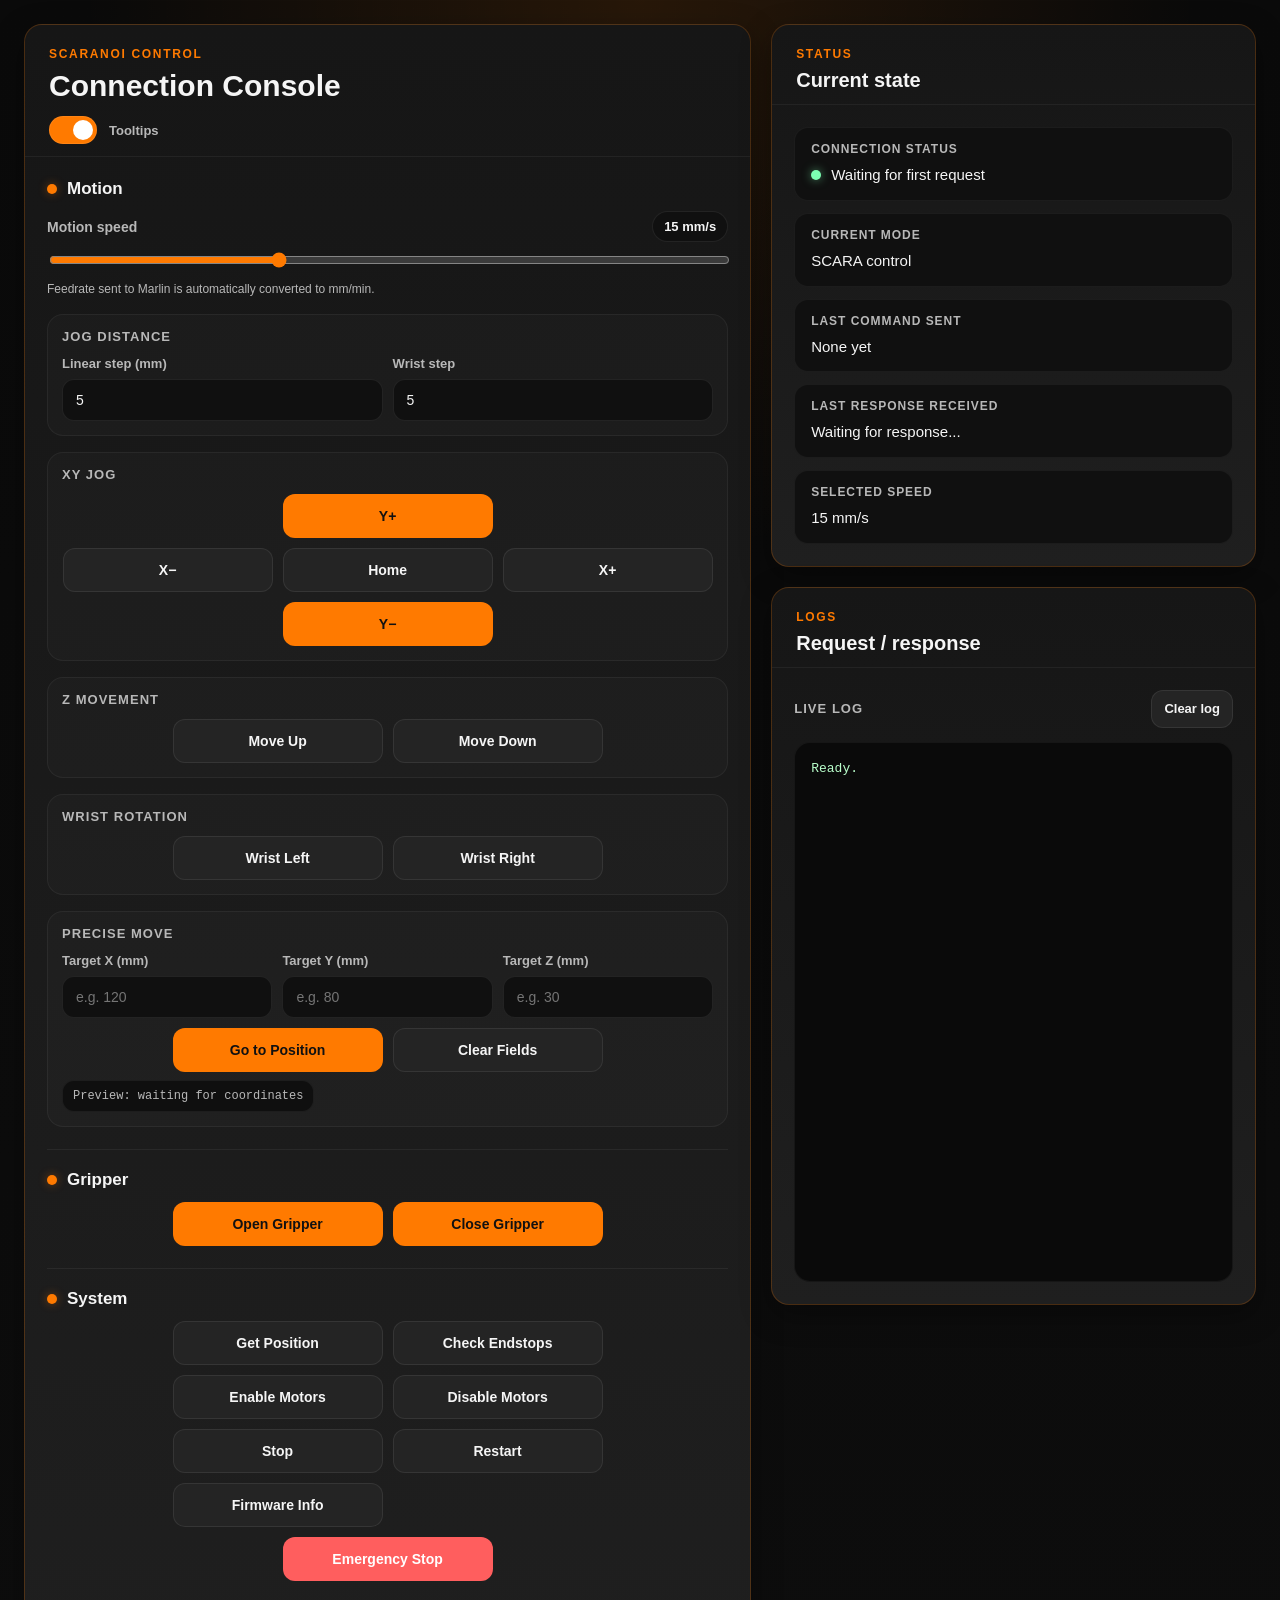
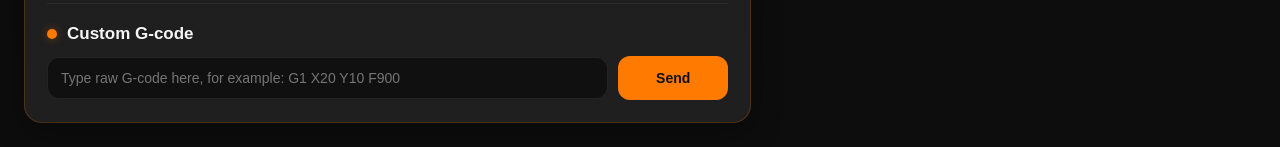
==== manual/index.html @ 51404af3 "feat: add descriptions" ====
<!DOCTYPE html>
<html lang="en">
<head>
  <meta charset="utf-8" />
  <title>SCARAnoi Control Console</title>
  <meta name="viewport" content="width=device-width, initial-scale=1" />
  <link rel="stylesheet" href="style.css" />
</head>
<body>
  <main class="app">
    <div class="left-column">
      <section class="card">
        <div class="card-header">
          <div class="eyebrow">SCARAnoi control</div>
          <h1>Connection Console</h1>
          <div class="tooltip-toggle-row">
            <label class="switch">
              <input type="checkbox" id="tooltipToggle" checked />
              <span class="slider"></span>
            </label>
            <span class="tooltip-toggle-label">Tooltips</span>
          </div>
        </div>

        <div class="card-body">
          <div class="section">
            <div class="section-title">Motion</div>

            <div class="range-block">
              <div class="range-top">
                <div class="range-label">Motion speed</div>
                <div class="speed-badge"><span id="speedValue">15</span> mm/s</div>
              </div>

              <input
                id="speedSlider"
                type="range"
                min="10"
                max="25"
                step="1"
                value="15"
              />

              <div class="hint">
                Feedrate sent to Marlin is automatically converted to mm/min.
              </div>
            </div>

            <div class="subgroup">
              <div class="subgroup-title">Jog distance</div>

              <div class="field-grid-2">
                <div class="field-block">
                  <label class="field-label" for="linearStep">Linear step (mm)</label>
                  <input id="linearStep" type="number" min="0.1" step="0.1" value="5" />
                </div>

                <div class="field-block">
                  <label class="field-label" for="wristStep">Wrist step</label>
                  <input id="wristStep" type="number" min="0.1" step="0.1" value="5" />
                </div>
              </div>
            </div>

            <div class="subgroup">
              <div class="subgroup-title">XY jog</div>

              <div class="motion-pad compact-pad">
                <div></div>
                <button class="btn btn-primary" data-action="jog-y-positive" data-command="jog-y-positive">Y+</button>
                <div></div>

                <button class="btn btn-secondary" data-action="jog-x-negative" data-command="jog-x-negative">X−</button>
                <button class="btn btn-secondary" data-action="home" data-command="home">Home</button>
                <button class="btn btn-secondary" data-action="jog-x-positive" data-command="jog-x-positive">X+</button>

                <div></div>
                <button class="btn btn-primary" data-action="jog-y-negative" data-command="jog-y-negative">Y−</button>
                <div></div>
              </div>
            </div>

            <div class="subgroup">
              <div class="subgroup-title">Z movement</div>

              <div class="panel-grid-2 compact-grid">
                <button class="btn btn-secondary" data-action="move-up" data-command="move-up">Move Up</button>
                <button class="btn btn-secondary" data-action="move-down" data-command="move-down">Move Down</button>
              </div>
            </div>

            <div class="subgroup">
              <div class="subgroup-title">Wrist rotation</div>

              <div class="panel-grid-2 compact-grid">
                <button class="btn btn-secondary" data-action="wrist-left" data-command="wrist-left">Wrist Left</button>
                <button class="btn btn-secondary" data-action="wrist-right" data-command="wrist-right">Wrist Right</button>
              </div>
            </div>

            <div class="subgroup">
              <div class="subgroup-title">Precise move</div>

              <div class="field-grid">
                <div class="field-block">
                  <label class="field-label" for="absX">Target X (mm)</label>
                  <input id="absX" type="number" step="0.1" placeholder="e.g. 120" />
                </div>

                <div class="field-block">
                  <label class="field-label" for="absY">Target Y (mm)</label>
                  <input id="absY" type="number" step="0.1" placeholder="e.g. 80" />
                </div>

                <div class="field-block">
                  <label class="field-label" for="absZ">Target Z (mm)</label>
                  <input id="absZ" type="number" step="0.1" placeholder="e.g. 30" />
                </div>
              </div>

              <div class="panel-grid-2 compact-grid top-gap">
                <button class="btn btn-primary" id="goToPositionBtn">Go to Position</button>
                <button class="btn btn-secondary" id="clearAbsoluteBtn">Clear Fields</button>
              </div>

              <div class="code-chip" id="previewAbsoluteCode">Preview: waiting for coordinates</div>
            </div>
          </div>

          <div class="section">
            <div class="section-title">Gripper</div>

            <div class="panel-grid-2 compact-grid">
              <button class="btn btn-primary" data-action="open-gripper" data-command="open-gripper">Open Gripper</button>
              <button class="btn btn-primary" data-action="close-gripper" data-command="close-gripper">Close Gripper</button>
            </div>
          </div>

          <div class="section">
            <div class="section-title">System</div>

            <div class="panel-grid-2 compact-grid">
              <button class="btn btn-secondary" data-action="get-position" data-command="get-position">Get Position</button>
              <button class="btn btn-secondary" data-action="check-endstops" data-command="check-endstops">Check Endstops</button>
              <button class="btn btn-secondary" data-action="enable-motors" data-command="enable-motors">Enable Motors</button>
              <button class="btn btn-secondary" data-action="disable-motors" data-command="disable-motors">Disable Motors</button>
              <button class="btn btn-secondary" data-action="stop" data-command="stop">Stop</button>
              <button class="btn btn-secondary" data-action="restart-after-stop" data-command="restart-after-stop">Restart</button>
              <button class="btn btn-secondary" data-action="firmware-info" data-command="firmware-info">Firmware Info</button>
              <button class="btn btn-danger system-center" data-action="emergency-stop" data-command="emergency-stop">Emergency Stop</button>
            </div>
          </div>

          <div class="section">
            <div class="section-title">Custom G-code</div>

            <div class="input-row">
              <input id="customMsg" type="text" placeholder="Type raw G-code here, for example: G1 X20 Y10 F900" />
              <button class="btn btn-primary" id="sendCustomBtn">Send</button>
            </div>
          </div>
        </div>
      </section>
    </div>

    <div class="right-column">
      <section class="card">
        <div class="card-header">
          <div class="eyebrow">Status</div>
          <h2>Current state</h2>
        </div>

        <div class="card-body">
          <div class="status-grid">
            <div class="status-item">
              <div class="status-label">Connection status</div>
              <div class="status-value status-inline">
                <span class="dot"></span>
                <span id="connectionStatus">Waiting for first request</span>
              </div>
            </div>

            <div class="status-item">
              <div class="status-label">Current mode</div>
              <div class="status-value" id="currentMode">SCARA control</div>
            </div>

            <div class="status-item">
              <div class="status-label">Last command sent</div>
              <div class="status-value" id="lastCommand">None yet</div>
            </div>

            <div class="status-item">
              <div class="status-label">Last response received</div>
              <div class="status-value" id="lastResponse">Waiting for response...</div>
            </div>

            <div class="status-item">
              <div class="status-label">Selected speed</div>
              <div class="status-value"><span id="statusSpeed">15</span> mm/s</div>
            </div>
          </div>
        </div>
      </section>

      <section class="card">
        <div class="card-header">
          <div class="eyebrow">Logs</div>
          <h2>Request / response</h2>
        </div>

        <div class="card-body">
          <div class="toolbar">
            <div class="toolbar-left">Live log</div>
            <button class="btn btn-secondary btn-small" id="clearLogBtn">Clear log</button>
          </div>

          <div id="logBox" class="log-box">Ready.</div>
        </div>
      </section>
    </div>
  </main>

  <div id="commandTooltip" class="command-tooltip"></div>

  <script src="config.js"></script>
  <script src="app.js"></script>
</body>
</html>
---- manual/style.css ----
:root {
  --bg: #0b0b0b;
  --panel: #161616;
  --panel-2: #1f1f1f;
  --text: #f5f5f5;
  --muted: #b8b8b8;
  --accent: #ff7a00;
  --accent-hover: #ff8f26;
  --border: rgba(255, 122, 0, 0.22);
  --success: #7CFFB2;
  --danger: #ff5e5e;
  --danger-hover: #ff7474;
  --shadow: 0 10px 30px rgba(0, 0, 0, 0.35);
  --radius: 18px;
}

* {
  box-sizing: border-box;
}

body {
  margin: 0;
  min-height: 100vh;
  font-family: Inter, Arial, sans-serif;
  background:
    radial-gradient(circle at top, rgba(255, 122, 0, 0.12), transparent 30%),
    linear-gradient(180deg, #0a0a0a 0%, #0d0d0d 100%);
  color: var(--text);
  display: flex;
  align-items: center;
  justify-content: center;
  padding: 24px;
}

.app {
  width: min(1320px, 100%);
  display: grid;
  grid-template-columns: 1.2fr 0.8fr;
  gap: 20px;
}

.left-column,
.right-column {
  display: flex;
  flex-direction: column;
  gap: 20px;
}

.card {
  background: linear-gradient(180deg, var(--panel) 0%, var(--panel-2) 100%);
  border: 1px solid var(--border);
  border-radius: var(--radius);
  box-shadow: var(--shadow);
  overflow: hidden;
}

.card-header {
  padding: 22px 24px 12px;
  border-bottom: 1px solid rgba(255, 255, 255, 0.05);
}

.eyebrow {
  color: var(--accent);
  font-size: 12px;
  font-weight: 700;
  letter-spacing: 0.14em;
  text-transform: uppercase;
  margin-bottom: 8px;
}

.tooltip-toggle-row {
  margin-top: 14px;
  display: flex;
  align-items: center;
  gap: 12px;
}

.tooltip-toggle-label {
  font-size: 13px;
  color: var(--muted);
  font-weight: 600;
}

.switch {
  position: relative;
  display: inline-block;
  width: 48px;
  height: 28px;
}

.switch input {
  opacity: 0;
  width: 0;
  height: 0;
}

.slider {
  position: absolute;
  inset: 0;
  cursor: pointer;
  background: #2a2a2a;
  border: 1px solid rgba(255, 255, 255, 0.08);
  border-radius: 999px;
  transition: 0.2s ease;
}

.slider::before {
  content: "";
  position: absolute;
  width: 20px;
  height: 20px;
  left: 3px;
  top: 3px;
  border-radius: 50%;
  background: white;
  transition: 0.2s ease;
}

.switch input:checked + .slider {
  background: var(--accent);
}

.switch input:checked + .slider::before {
  transform: translateX(20px);
}

h1,
h2 {
  margin: 0;
}

h1 {
  font-size: 30px;
  line-height: 1.1;
}

h2 {
  font-size: 20px;
}

.card-body {
  padding: 22px;
}

.section + .section {
  margin-top: 22px;
  padding-top: 20px;
  border-top: 1px solid rgba(255, 255, 255, 0.06);
}

.section-title {
  display: flex;
  align-items: center;
  gap: 10px;
  margin-bottom: 12px;
  font-size: 17px;
  font-weight: 700;
}

.section-title::before {
  content: "";
  width: 10px;
  height: 10px;
  border-radius: 50%;
  background: var(--accent);
  box-shadow: 0 0 10px rgba(255, 122, 0, 0.4);
  flex-shrink: 0;
}

.subgroup {
  margin-top: 16px;
  padding: 14px;
  border-radius: 16px;
  background: rgba(255, 255, 255, 0.02);
  border: 1px solid rgba(255, 255, 255, 0.05);
}

.subgroup-title {
  font-size: 13px;
  font-weight: 700;
  color: var(--muted);
  text-transform: uppercase;
  letter-spacing: 0.08em;
  margin-bottom: 12px;
}

.btn {
  appearance: none;
  border: none;
  cursor: pointer;
  border-radius: 12px;
  padding: 12px 18px;
  font-size: 14px;
  font-weight: 700;
  line-height: 1.2;
  transition: transform 0.15s ease, background 0.15s ease, opacity 0.15s ease;
  width: auto;
  min-width: 210px;
  min-height: 44px;
}

.btn:hover {
  transform: translateY(-1px);
}

.btn:active {
  transform: translateY(0);
}

.btn-primary {
  background: var(--accent);
  color: #111;
}

.btn-primary:hover {
  background: var(--accent-hover);
}

.btn-secondary {
  background: #242424;
  color: var(--text);
  border: 1px solid rgba(255, 255, 255, 0.08);
}

.btn-secondary:hover {
  background: #2c2c2c;
}

.btn-danger {
  background: var(--danger);
  color: white;
}

.btn-danger:hover {
  background: var(--danger-hover);
}

.btn-small {
  width: auto;
  min-width: 0;
  min-height: 38px;
  padding: 9px 12px;
  font-size: 13px;
}

.system-center {
  grid-column: 1 / -1;
  justify-self: center;
}

.panel-grid-2 {
  display: grid;
  grid-template-columns: repeat(2, max-content);
  gap: 10px;
  justify-content: center;
}

.panel-grid-3 {
  display: grid;
  grid-template-columns: repeat(3, max-content);
  gap: 10px;
  justify-content: center;
}

.motion-pad {
  display: grid;
  grid-template-columns: repeat(3, max-content);
  gap: 10px;
  justify-content: center;
  align-items: stretch;
}

.compact-grid button,
.compact-pad button {
  min-width: 210px;
}

.top-gap {
  margin-top: 10px;
}

.range-block {
  margin-top: 8px;
}

.range-top {
  display: flex;
  justify-content: space-between;
  align-items: center;
  gap: 12px;
  margin-bottom: 8px;
  flex-wrap: wrap;
}

.range-label {
  color: var(--muted);
  font-size: 14px;
  font-weight: 600;
}

.speed-badge {
  background: #101010;
  border: 1px solid rgba(255, 255, 255, 0.08);
  padding: 7px 11px;
  border-radius: 999px;
  font-size: 13px;
  font-weight: 700;
  color: var(--text);
}

input[type="range"] {
  width: 100%;
  accent-color: var(--accent);
  cursor: pointer;
}

.field-grid {
  display: grid;
  grid-template-columns: repeat(3, minmax(0, 1fr));
  gap: 10px;
}

.field-grid-2 {
  display: grid;
  grid-template-columns: repeat(2, minmax(0, 1fr));
  gap: 10px;
}

.field-block {
  display: flex;
  flex-direction: column;
  gap: 8px;
}

.field-label {
  color: var(--muted);
  font-size: 13px;
  font-weight: 600;
}

input[type="text"],
input[type="number"] {
  width: 100%;
  background: #101010;
  color: var(--text);
  border: 1px solid rgba(255, 255, 255, 0.08);
  border-radius: 12px;
  padding: 12px 13px;
  font-size: 14px;
  outline: none;
}

input[type="text"]:focus,
input[type="number"]:focus {
  border-color: var(--accent);
  box-shadow: 0 0 0 3px rgba(255, 122, 0, 0.14);
}

.input-row {
  display: grid;
  grid-template-columns: minmax(0, 1fr) auto;
  gap: 10px;
  align-items: center;
}

.input-row input {
  min-width: 0;
}

.input-row .btn {
  width: auto;
  min-width: 110px;
}

.status-grid {
  display: grid;
  grid-template-columns: 1fr;
  gap: 12px;
}

.status-item {
  background: #101010;
  border: 1px solid rgba(255, 255, 255, 0.05);
  border-radius: 14px;
  padding: 14px 16px;
}

.status-label {
  color: var(--muted);
  font-size: 12px;
  font-weight: 700;
  text-transform: uppercase;
  letter-spacing: 0.08em;
  margin-bottom: 8px;
}

.status-value {
  font-size: 15px;
  line-height: 1.45;
  word-break: break-word;
}

.status-inline {
  display: flex;
  align-items: center;
  gap: 10px;
}

.dot {
  width: 10px;
  height: 10px;
  border-radius: 50%;
  background: var(--success);
  box-shadow: 0 0 10px rgba(124, 255, 178, 0.5);
  flex-shrink: 0;
}

.toolbar {
  display: flex;
  justify-content: space-between;
  align-items: center;
  gap: 10px;
  margin-bottom: 14px;
  flex-wrap: wrap;
}

.toolbar-left {
  color: var(--muted);
  font-size: 13px;
  font-weight: 600;
  text-transform: uppercase;
  letter-spacing: 0.08em;
}

.log-box {
  background: #0a0a0a;
  border: 1px solid rgba(255, 255, 255, 0.05);
  border-radius: 16px;
  min-height: 540px;
  padding: 16px;
  overflow: auto;
  font-family: ui-monospace, SFMono-Regular, Menlo, Consolas, monospace;
  font-size: 13px;
  line-height: 1.55;
  color: #b9ffcb;
  white-space: pre-wrap;
  word-break: break-word;
}

.hint {
  margin-top: 8px;
  color: var(--muted);
  font-size: 12px;
  line-height: 1.5;
}

.code-chip {
  display: inline-block;
  margin-top: 8px;
  padding: 8px 10px;
  border-radius: 12px;
  background: #0f0f0f;
  border: 1px solid rgba(255, 255, 255, 0.06);
  color: var(--muted);
  font-family: ui-monospace, SFMono-Regular, Menlo, Consolas, monospace;
  font-size: 12px;
}

.command-tooltip {
  position: absolute;
  z-index: 9999;
  max-width: 300px;
  padding: 12px 14px;
  border-radius: 14px;
  background: rgba(15, 15, 15, 0.97);
  border: 1px solid rgba(255, 122, 0, 0.24);
  color: var(--text);
  box-shadow: 0 12px 28px rgba(0, 0, 0, 0.35);
  pointer-events: none;
  opacity: 0;
  transform: translateY(4px);
  transition: opacity 0.12s ease, transform 0.12s ease;
}

.command-tooltip.visible {
  opacity: 1;
  transform: translateY(0);
}

.tooltip-command {
  font-family: ui-monospace, SFMono-Regular, Menlo, Consolas, monospace;
  font-size: 12px;
  line-height: 1.5;
  color: #ffb066;
  background: rgba(255, 255, 255, 0.04);
  border: 1px solid rgba(255, 255, 255, 0.06);
  border-radius: 10px;
  padding: 8px 10px;
  white-space: pre-wrap;
  word-break: break-word;
  margin-bottom: 8px;
}

.tooltip-description {
  font-size: 12px;
  line-height: 1.5;
  color: var(--muted);
}

@media (max-width: 1020px) {
  .app {
    grid-template-columns: 1fr;
  }

  .log-box {
    min-height: 320px;
  }
}

@media (max-width: 720px) {
  h1 {
    font-size: 26px;
  }

  .field-grid,
  .field-grid-2,
  .panel-grid-2,
  .panel-grid-3,
  .motion-pad,
  .input-row {
    grid-template-columns: 1fr;
    justify-content: stretch;
  }

  .btn,
  .input-row .btn,
  .btn-small {
    width: 100%;
    min-width: 0;
  }
}
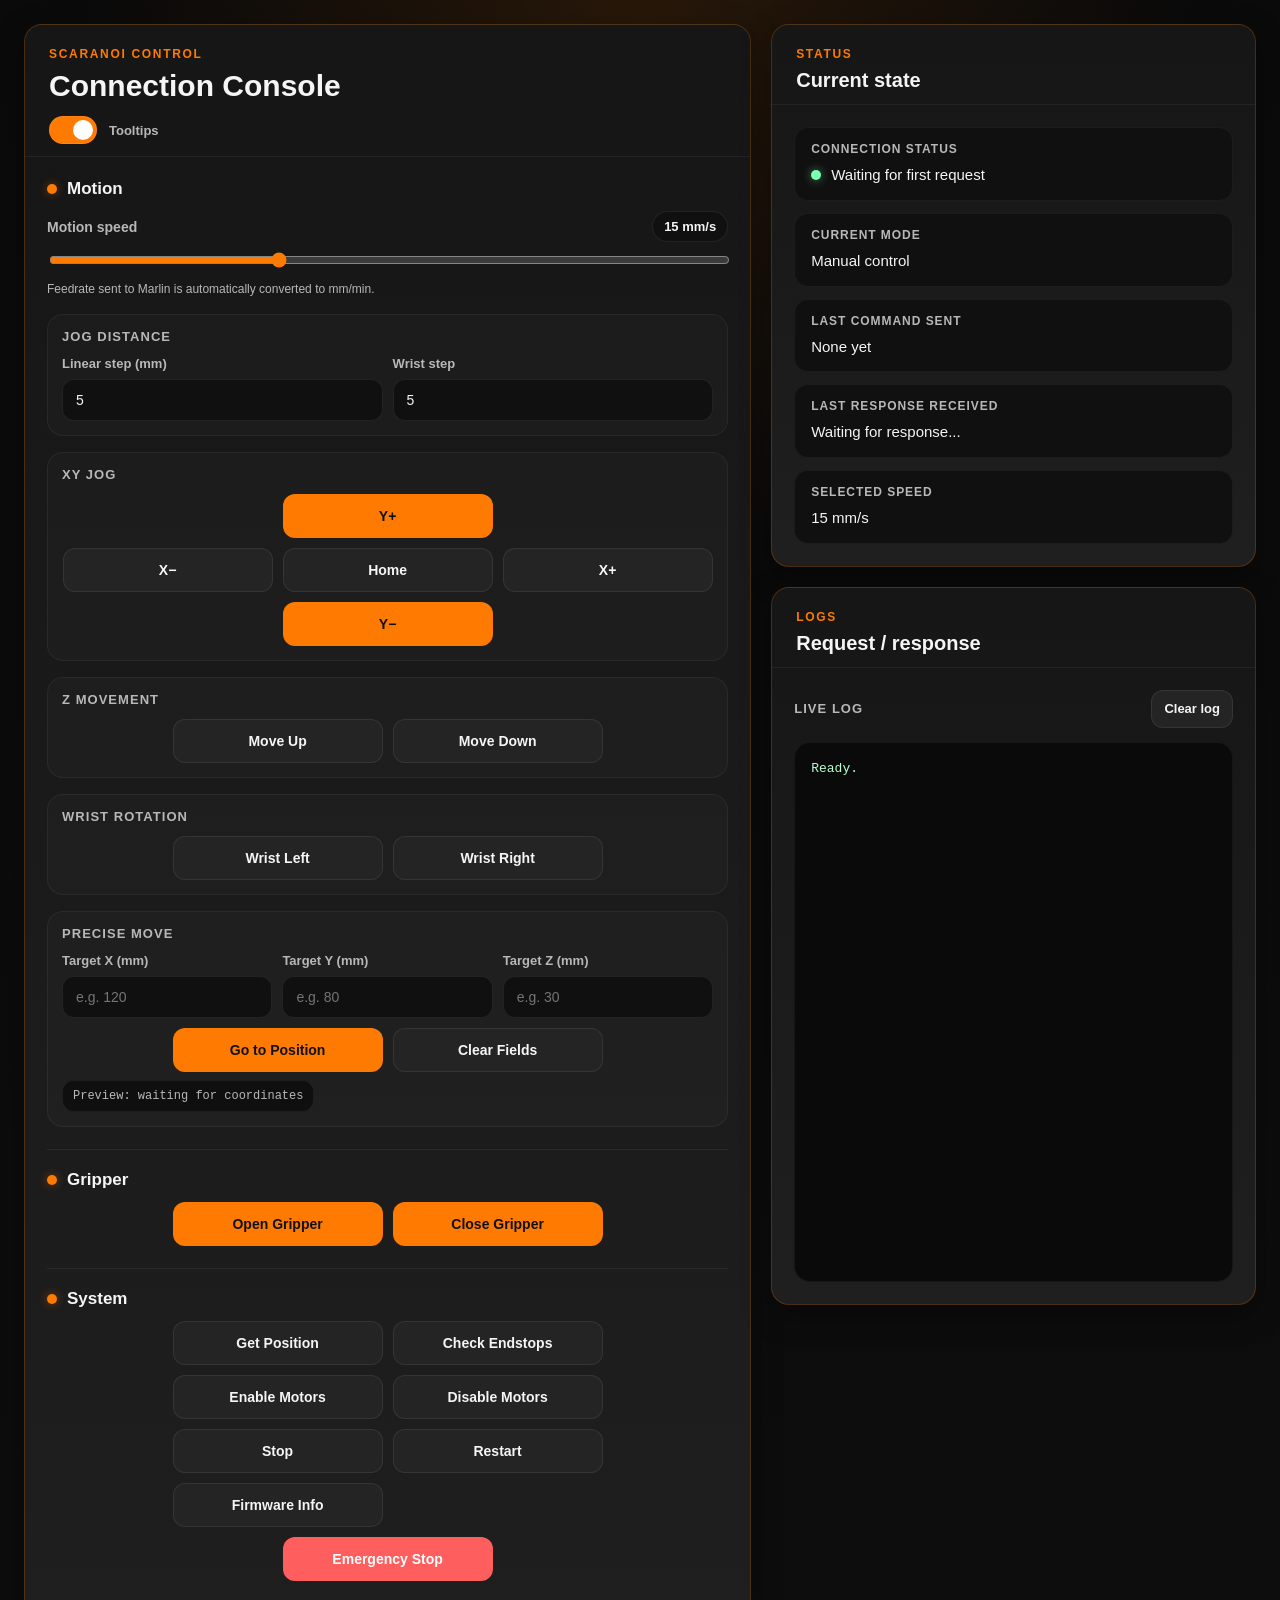
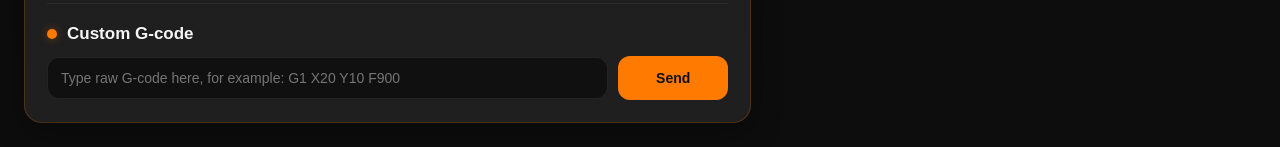
==== commit 37606639: "feat: small modifs" ====
--- a/manual/index.html
+++ b/manual/index.html
@@ -182,7 +182,7 @@
 
             <div class="status-item">
               <div class="status-label">Current mode</div>
-              <div class="status-value" id="currentMode">SCARA control</div>
+              <div class="status-value" id="currentMode">Manual control</div>
             </div>
 
             <div class="status-item">
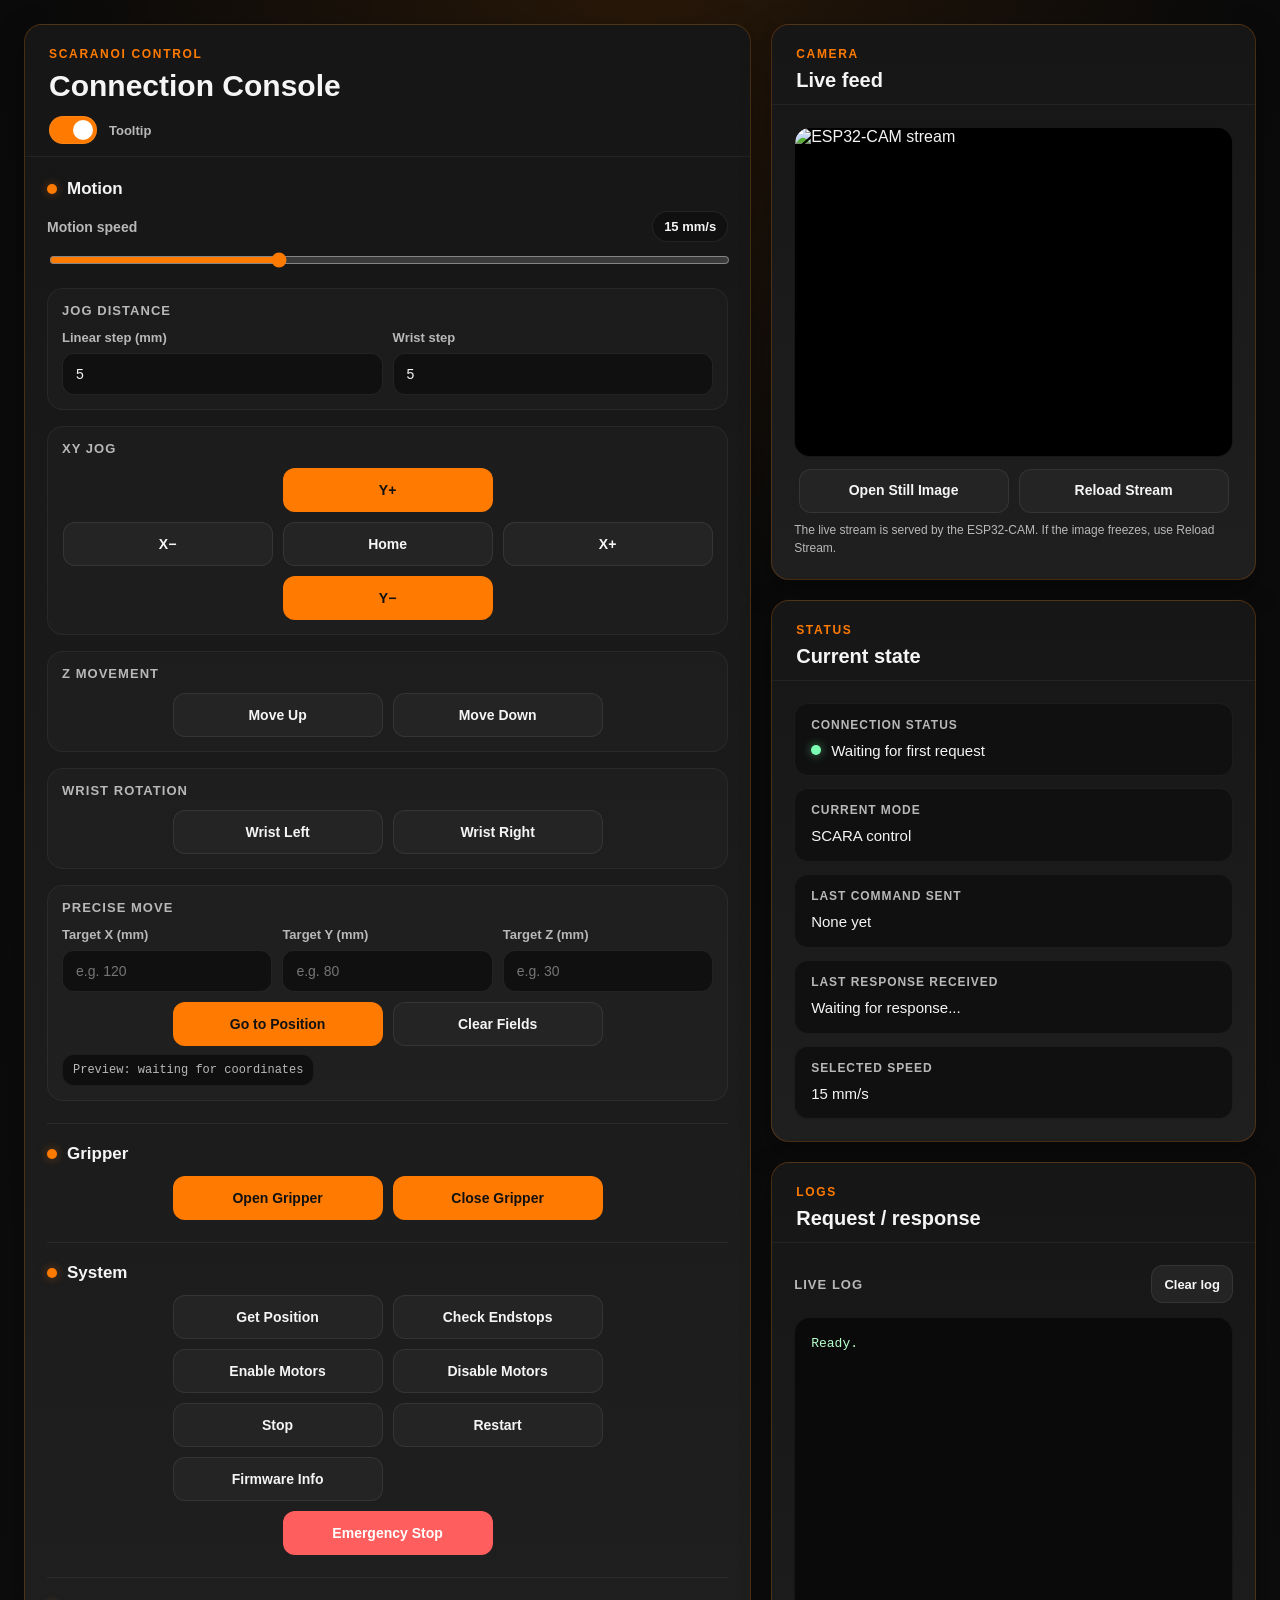
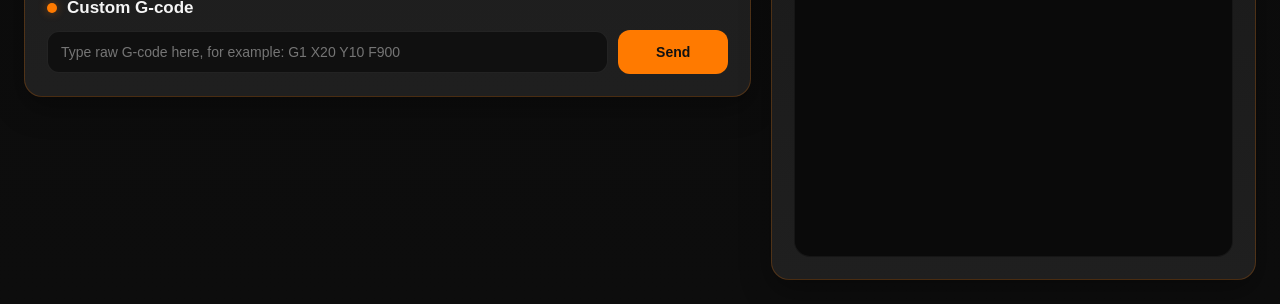
==== commit d32649ad: "feat: add camera and toggle" ====
--- a/manual/index.html
+++ b/manual/index.html
@@ -14,12 +14,12 @@
           <div class="eyebrow">SCARAnoi control</div>
           <h1>Connection Console</h1>
           <div class="tooltip-toggle-row">
-            <label class="switch">
-              <input type="checkbox" id="tooltipToggle" checked />
-              <span class="slider"></span>
-            </label>
-            <span class="tooltip-toggle-label">Tooltips</span>
-          </div>
+          <label class="switch">
+            <input type="checkbox" id="tooltipToggle" checked />
+            <span class="slider"></span>
+          </label>
+          <span class="tooltip-toggle-label">Tooltip</span>
+  </div>
         </div>
 
         <div class="card-body">
@@ -40,10 +40,6 @@
                 step="1"
                 value="15"
               />
-
-              <div class="hint">
-                Feedrate sent to Marlin is automatically converted to mm/min.
-              </div>
             </div>
 
             <div class="subgroup">
@@ -166,6 +162,41 @@
     <div class="right-column">
       <section class="card">
         <div class="card-header">
+          <div class="eyebrow">Camera</div>
+          <h2>Live feed</h2>
+        </div>
+
+        <div class="card-body">
+          <div class="camera-frame">
+            <img
+              id="cameraFeed"
+              class="camera-feed"
+              src="http://192.168.4.1:81/stream"
+              alt="ESP32-CAM stream"
+            />
+          </div>
+
+          <div class="camera-actions">
+            <a class="btn btn-secondary camera-link" href="http://192.168.4.1:81/capture" target="_blank" rel="noopener noreferrer">
+              Open Still Image
+            </a>
+            <button
+              class="btn btn-secondary"
+              type="button"
+              onclick="document.getElementById('cameraFeed').src='http://192.168.4.1:81/stream?t=' + Date.now();"
+            >
+              Reload Stream
+            </button>
+          </div>
+
+          <div class="hint">
+            The live stream is served by the ESP32-CAM. If the image freezes, use Reload Stream.
+          </div>
+        </div>
+      </section>
+
+      <section class="card">
+        <div class="card-header">
           <div class="eyebrow">Status</div>
           <h2>Current state</h2>
         </div>
@@ -182,7 +213,7 @@
 
             <div class="status-item">
               <div class="status-label">Current mode</div>
-              <div class="status-value" id="currentMode">Manual control</div>
+              <div class="status-value" id="currentMode">SCARA control</div>
             </div>
 
             <div class="status-item">
--- a/manual/style.css
+++ b/manual/style.css
@@ -124,6 +124,42 @@
   transform: translateX(20px);
 }
 
+.camera-frame {
+  background: #0a0a0a;
+  border: 1px solid rgba(255, 255, 255, 0.05);
+  border-radius: 16px;
+  overflow: hidden;
+}
+
+.camera-feed {
+  display: block;
+  width: 100%;
+  aspect-ratio: 4 / 3;
+  object-fit: cover;
+  background: #000;
+}
+
+.camera-actions {
+  display: grid;
+  grid-template-columns: repeat(2, max-content);
+  gap: 10px;
+  justify-content: center;
+  margin-top: 12px;
+}
+
+.camera-link {
+  text-decoration: none;
+  display: inline-flex;
+  align-items: center;
+  justify-content: center;
+}
+
+@media (max-width: 720px) {
+  .camera-actions {
+    grid-template-columns: 1fr;
+  }
+}
+
 h1,
 h2 {
   margin: 0;
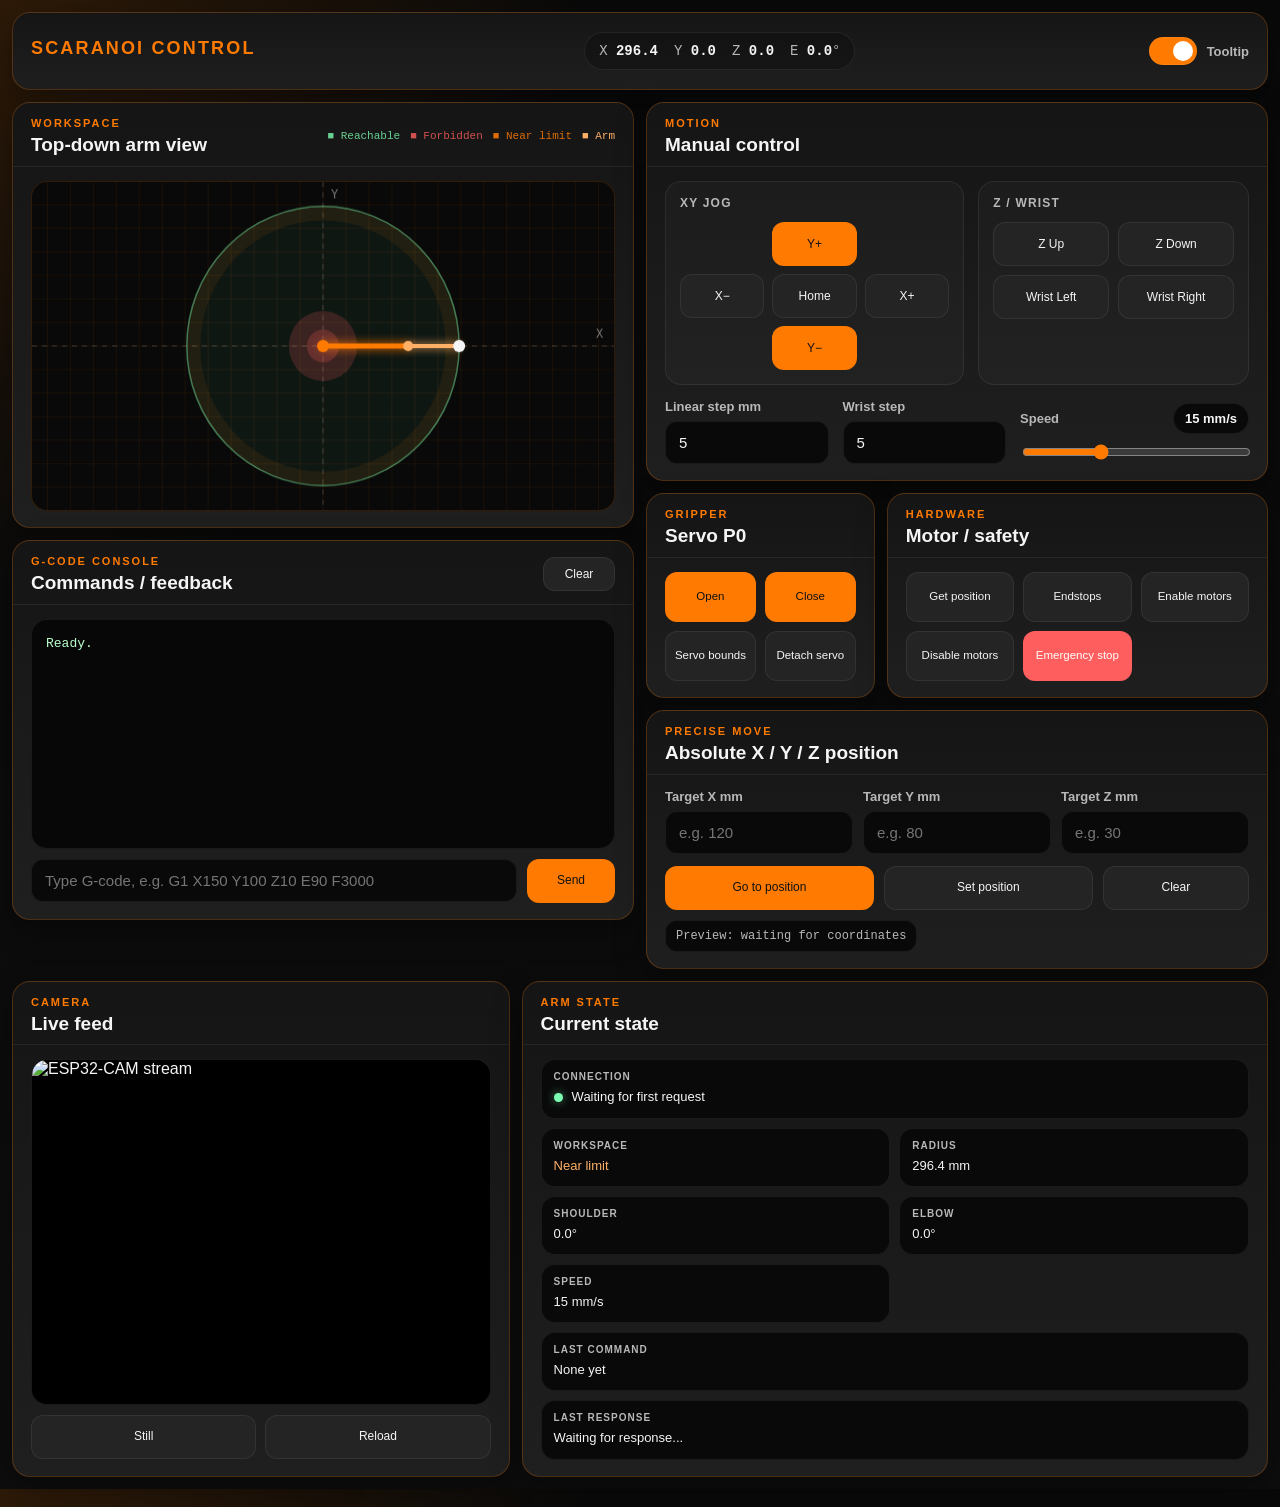
==== commit 6655745b: "feat: change interface" ====
--- a/manual/index.html
+++ b/manual/index.html
@@ -6,250 +6,295 @@
   <meta name="viewport" content="width=device-width, initial-scale=1" />
   <link rel="stylesheet" href="style.css" />
 </head>
+
 <body>
   <main class="app">
-    <div class="left-column">
-      <section class="card">
-        <div class="card-header">
-          <div class="eyebrow">SCARAnoi control</div>
-          <h1>Connection Console</h1>
-          <div class="tooltip-toggle-row">
-          <label class="switch">
-            <input type="checkbox" id="tooltipToggle" checked />
-            <span class="slider"></span>
-          </label>
-          <span class="tooltip-toggle-label">Tooltip</span>
-  </div>
-        </div>
-
-        <div class="card-body">
-          <div class="section">
-            <div class="section-title">Motion</div>
-
-            <div class="range-block">
-              <div class="range-top">
-                <div class="range-label">Motion speed</div>
-                <div class="speed-badge"><span id="speedValue">15</span> mm/s</div>
-              </div>
-
-              <input
-                id="speedSlider"
-                type="range"
-                min="10"
-                max="25"
-                step="1"
-                value="15"
+    <header class="top-header">
+      <div class="brand-block">
+        <div class="eyebrow">SCARAnoi control</div>
+      </div>
+
+      <div class="coord-bar">
+        <div>X <span id="coordX">296.4</span></div>
+        <div>Y <span id="coordY">0.0</span></div>
+        <div>Z <span id="coordZ">0.0</span></div>
+        <div>E <span id="coordE">0.0</span>°</div>
+      </div>
+
+      <div class="tooltip-toggle-row">
+        <label class="switch">
+          <input type="checkbox" id="tooltipToggle" checked />
+          <span class="slider"></span>
+        </label>
+        <span class="tooltip-toggle-label">Tooltip</span>
+      </div>
+    </header>
+
+    <section class="main-grid">
+      <section class="left-panel">
+        <section class="card workspace-card">
+          <div class="card-header compact-header">
+            <div>
+              <div class="eyebrow">Workspace</div>
+              <h2>Top-down arm view</h2>
+            </div>
+
+            <div class="workspace-legend">
+              <span class="legend-green">■ Reachable</span>
+              <span class="legend-red">■ Forbidden</span>
+              <span class="legend-orange">■ Near limit</span>
+              <span class="legend-arm">■ Arm</span>
+            </div>
+          </div>
+
+          <div class="card-body">
+            <canvas id="workspaceCanvas" class="workspace-canvas" height="320"></canvas>
+          </div>
+        </section>
+
+        <section class="card console-card">
+          <div class="card-header compact-header">
+            <div>
+              <div class="eyebrow">G-code console</div>
+              <h2>Commands / feedback</h2>
+            </div>
+
+            <button class="btn btn-secondary btn-small" id="clearLogBtn">Clear</button>
+          </div>
+
+          <div class="card-body console-body">
+            <div id="logBox" class="log-box">Ready.</div>
+
+            <div class="console-input-row">
+              <input id="customMsg" type="text" placeholder="Type G-code, e.g. G1 X150 Y100 Z10 E90 F3000" />
+              <button class="btn btn-primary" id="sendCustomBtn">Send</button>
+            </div>
+          </div>
+        </section>
+      </section>
+
+      <section class="center-panel">
+        <section class="card control-card">
+          <div class="card-header">
+            <div class="eyebrow">Motion</div>
+            <h2>Manual control</h2>
+          </div>
+
+          <div class="card-body control-body">
+            <div class="control-row">
+              <div class="control-group xy-group">
+                <div class="mini-title">XY jog</div>
+
+                <div class="motion-pad">
+                  <div></div>
+                  <button class="btn btn-primary" data-action="jog-y-positive" data-command="jog-y-positive">Y+</button>
+                  <div></div>
+
+                  <button class="btn btn-secondary" data-action="jog-x-negative" data-command="jog-x-negative">X−</button>
+                  <button class="btn btn-secondary" data-action="home" data-command="home">Home</button>
+                  <button class="btn btn-secondary" data-action="jog-x-positive" data-command="jog-x-positive">X+</button>
+
+                  <div></div>
+                  <button class="btn btn-primary" data-action="jog-y-negative" data-command="jog-y-negative">Y−</button>
+                  <div></div>
+                </div>
+              </div>
+
+              <div class="control-group">
+                <div class="mini-title">Z / wrist</div>
+
+                <div class="panel-grid-2">
+                  <button class="btn btn-secondary" data-action="move-up" data-command="move-up">Z Up</button>
+                  <button class="btn btn-secondary" data-action="move-down" data-command="move-down">Z Down</button>
+                  <button class="btn btn-secondary" data-action="wrist-left" data-command="wrist-left">Wrist Left</button>
+                  <button class="btn btn-secondary" data-action="wrist-right" data-command="wrist-right">Wrist Right</button>
+                </div>
+              </div>
+            </div>
+
+            <div class="control-row settings-row">
+              <div class="field-block">
+                <label class="field-label" for="linearStep">Linear step mm</label>
+                <input id="linearStep" type="number" min="0.1" step="0.1" value="5" />
+              </div>
+
+              <div class="field-block">
+                <label class="field-label" for="wristStep">Wrist step</label>
+                <input id="wristStep" type="number" min="0.1" step="0.1" value="5" />
+              </div>
+
+              <div class="range-block">
+                <div class="range-top">
+                  <div class="range-label">Speed</div>
+                  <div class="speed-badge"><span id="speedValue">15</span> mm/s</div>
+                </div>
+
+                <input id="speedSlider" type="range" min="10" max="25" step="1" value="15" />
+              </div>
+            </div>
+          </div>
+        </section>
+
+        <section class="middle-actions-grid">
+          <section class="card gripper-card">
+            <div class="card-header">
+              <div class="eyebrow">Gripper</div>
+              <h2>Servo P0</h2>
+            </div>
+
+            <div class="card-body">
+              <div class="gripper-grid">
+                <button class="btn btn-primary" data-action="open-gripper" data-command="open-gripper">Open</button>
+                <button class="btn btn-primary" data-action="close-gripper" data-command="close-gripper">Close</button>
+                <button class="btn btn-secondary" data-action="servo-bounds" data-command="servo-bounds">Servo bounds</button>
+                <button class="btn btn-secondary" data-action="detach-servo" data-command="detach-servo">Detach servo</button>
+              </div>
+            </div>
+          </section>
+
+          <section class="card hardware-card">
+            <div class="card-header">
+              <div class="eyebrow">Hardware</div>
+              <h2>Motor / safety</h2>
+            </div>
+
+            <div class="card-body">
+              <div class="hardware-grid">
+                <button class="btn btn-secondary" data-action="get-position" data-command="get-position">Get position</button>
+                <button class="btn btn-secondary" data-action="check-endstops" data-command="check-endstops">Endstops</button>
+                <button class="btn btn-secondary" data-action="enable-motors" data-command="enable-motors">Enable motors</button>
+                <button class="btn btn-secondary" data-action="disable-motors" data-command="disable-motors">Disable motors</button>
+                <button class="btn btn-danger" data-action="emergency-stop" data-command="emergency-stop">Emergency stop</button>
+              </div>
+            </div>
+          </section>
+        </section>
+
+        <section class="card precise-card">
+          <div class="card-header">
+            <div class="eyebrow">Precise move</div>
+            <h2>Absolute X / Y / Z position</h2>
+          </div>
+
+          <div class="card-body">
+            <div class="field-grid">
+              <div class="field-block">
+                <label class="field-label" for="absX">Target X mm</label>
+                <input id="absX" type="number" step="0.1" placeholder="e.g. 120" />
+              </div>
+
+              <div class="field-block">
+                <label class="field-label" for="absY">Target Y mm</label>
+                <input id="absY" type="number" step="0.1" placeholder="e.g. 80" />
+              </div>
+
+              <div class="field-block">
+                <label class="field-label" for="absZ">Target Z mm</label>
+                <input id="absZ" type="number" step="0.1" placeholder="e.g. 30" />
+              </div>
+            </div>
+
+            <div class="precise-actions">
+              <button class="btn btn-primary" id="goToPositionBtn">Go to position</button>
+              <button class="btn btn-secondary" id="setPositionBtn">Set position</button>
+              <button class="btn btn-secondary" id="clearAbsoluteBtn">Clear</button>
+            </div>
+
+            <div class="code-chip" id="previewAbsoluteCode">Preview: waiting for coordinates</div>
+          </div>
+        </section>
+      </section>
+
+      <aside class="right-panel">
+        <section class="card camera-card">
+          <div class="card-header compact-header">
+            <div>
+              <div class="eyebrow">Camera</div>
+              <h2>Live feed</h2>
+            </div>
+          </div>
+
+          <div class="card-body">
+            <div class="camera-frame">
+              <img
+                id="cameraFeed"
+                class="camera-feed"
+                src="http://192.168.4.1:81/stream"
+                alt="ESP32-CAM stream"
               />
             </div>
 
-            <div class="subgroup">
-              <div class="subgroup-title">Jog distance</div>
-
-              <div class="field-grid-2">
-                <div class="field-block">
-                  <label class="field-label" for="linearStep">Linear step (mm)</label>
-                  <input id="linearStep" type="number" min="0.1" step="0.1" value="5" />
+            <div class="camera-actions">
+              <a class="btn btn-secondary camera-link" href="http://192.168.4.1:81/capture" target="_blank" rel="noopener noreferrer">
+                Still
+              </a>
+
+              <button
+                class="btn btn-secondary"
+                type="button"
+                onclick="document.getElementById('cameraFeed').src='http://192.168.4.1:81/stream?t=' + Date.now();"
+              >
+                Reload
+              </button>
+            </div>
+          </div>
+        </section>
+
+        <section class="card state-card">
+          <div class="card-header">
+            <div class="eyebrow">Arm state</div>
+            <h2>Current state</h2>
+          </div>
+
+          <div class="card-body">
+            <div class="status-grid">
+              <div class="status-item wide">
+                <div class="status-label">Connection</div>
+                <div class="status-value status-inline">
+                  <span class="dot"></span>
+                  <span id="connectionStatus">Waiting for first request</span>
                 </div>
-
-                <div class="field-block">
-                  <label class="field-label" for="wristStep">Wrist step</label>
-                  <input id="wristStep" type="number" min="0.1" step="0.1" value="5" />
-                </div>
-              </div>
-            </div>
-
-            <div class="subgroup">
-              <div class="subgroup-title">XY jog</div>
-
-              <div class="motion-pad compact-pad">
-                <div></div>
-                <button class="btn btn-primary" data-action="jog-y-positive" data-command="jog-y-positive">Y+</button>
-                <div></div>
-
-                <button class="btn btn-secondary" data-action="jog-x-negative" data-command="jog-x-negative">X−</button>
-                <button class="btn btn-secondary" data-action="home" data-command="home">Home</button>
-                <button class="btn btn-secondary" data-action="jog-x-positive" data-command="jog-x-positive">X+</button>
-
-                <div></div>
-                <button class="btn btn-primary" data-action="jog-y-negative" data-command="jog-y-negative">Y−</button>
-                <div></div>
-              </div>
-            </div>
-
-            <div class="subgroup">
-              <div class="subgroup-title">Z movement</div>
-
-              <div class="panel-grid-2 compact-grid">
-                <button class="btn btn-secondary" data-action="move-up" data-command="move-up">Move Up</button>
-                <button class="btn btn-secondary" data-action="move-down" data-command="move-down">Move Down</button>
-              </div>
-            </div>
-
-            <div class="subgroup">
-              <div class="subgroup-title">Wrist rotation</div>
-
-              <div class="panel-grid-2 compact-grid">
-                <button class="btn btn-secondary" data-action="wrist-left" data-command="wrist-left">Wrist Left</button>
-                <button class="btn btn-secondary" data-action="wrist-right" data-command="wrist-right">Wrist Right</button>
-              </div>
-            </div>
-
-            <div class="subgroup">
-              <div class="subgroup-title">Precise move</div>
-
-              <div class="field-grid">
-                <div class="field-block">
-                  <label class="field-label" for="absX">Target X (mm)</label>
-                  <input id="absX" type="number" step="0.1" placeholder="e.g. 120" />
-                </div>
-
-                <div class="field-block">
-                  <label class="field-label" for="absY">Target Y (mm)</label>
-                  <input id="absY" type="number" step="0.1" placeholder="e.g. 80" />
-                </div>
-
-                <div class="field-block">
-                  <label class="field-label" for="absZ">Target Z (mm)</label>
-                  <input id="absZ" type="number" step="0.1" placeholder="e.g. 30" />
-                </div>
-              </div>
-
-              <div class="panel-grid-2 compact-grid top-gap">
-                <button class="btn btn-primary" id="goToPositionBtn">Go to Position</button>
-                <button class="btn btn-secondary" id="clearAbsoluteBtn">Clear Fields</button>
-              </div>
-
-              <div class="code-chip" id="previewAbsoluteCode">Preview: waiting for coordinates</div>
-            </div>
-          </div>
-
-          <div class="section">
-            <div class="section-title">Gripper</div>
-
-            <div class="panel-grid-2 compact-grid">
-              <button class="btn btn-primary" data-action="open-gripper" data-command="open-gripper">Open Gripper</button>
-              <button class="btn btn-primary" data-action="close-gripper" data-command="close-gripper">Close Gripper</button>
-            </div>
-          </div>
-
-          <div class="section">
-            <div class="section-title">System</div>
-
-            <div class="panel-grid-2 compact-grid">
-              <button class="btn btn-secondary" data-action="get-position" data-command="get-position">Get Position</button>
-              <button class="btn btn-secondary" data-action="check-endstops" data-command="check-endstops">Check Endstops</button>
-              <button class="btn btn-secondary" data-action="enable-motors" data-command="enable-motors">Enable Motors</button>
-              <button class="btn btn-secondary" data-action="disable-motors" data-command="disable-motors">Disable Motors</button>
-              <button class="btn btn-secondary" data-action="stop" data-command="stop">Stop</button>
-              <button class="btn btn-secondary" data-action="restart-after-stop" data-command="restart-after-stop">Restart</button>
-              <button class="btn btn-secondary" data-action="firmware-info" data-command="firmware-info">Firmware Info</button>
-              <button class="btn btn-danger system-center" data-action="emergency-stop" data-command="emergency-stop">Emergency Stop</button>
-            </div>
-          </div>
-
-          <div class="section">
-            <div class="section-title">Custom G-code</div>
-
-            <div class="input-row">
-              <input id="customMsg" type="text" placeholder="Type raw G-code here, for example: G1 X20 Y10 F900" />
-              <button class="btn btn-primary" id="sendCustomBtn">Send</button>
-            </div>
-          </div>
-        </div>
-      </section>
-    </div>
-
-    <div class="right-column">
-      <section class="card">
-        <div class="card-header">
-          <div class="eyebrow">Camera</div>
-          <h2>Live feed</h2>
-        </div>
-
-        <div class="card-body">
-          <div class="camera-frame">
-            <img
-              id="cameraFeed"
-              class="camera-feed"
-              src="http://192.168.4.1:81/stream"
-              alt="ESP32-CAM stream"
-            />
-          </div>
-
-          <div class="camera-actions">
-            <a class="btn btn-secondary camera-link" href="http://192.168.4.1:81/capture" target="_blank" rel="noopener noreferrer">
-              Open Still Image
-            </a>
-            <button
-              class="btn btn-secondary"
-              type="button"
-              onclick="document.getElementById('cameraFeed').src='http://192.168.4.1:81/stream?t=' + Date.now();"
-            >
-              Reload Stream
-            </button>
-          </div>
-
-          <div class="hint">
-            The live stream is served by the ESP32-CAM. If the image freezes, use Reload Stream.
-          </div>
-        </div>
-      </section>
-
-      <section class="card">
-        <div class="card-header">
-          <div class="eyebrow">Status</div>
-          <h2>Current state</h2>
-        </div>
-
-        <div class="card-body">
-          <div class="status-grid">
-            <div class="status-item">
-              <div class="status-label">Connection status</div>
-              <div class="status-value status-inline">
-                <span class="dot"></span>
-                <span id="connectionStatus">Waiting for first request</span>
-              </div>
-            </div>
-
-            <div class="status-item">
-              <div class="status-label">Current mode</div>
-              <div class="status-value" id="currentMode">SCARA control</div>
-            </div>
-
-            <div class="status-item">
-              <div class="status-label">Last command sent</div>
-              <div class="status-value" id="lastCommand">None yet</div>
-            </div>
-
-            <div class="status-item">
-              <div class="status-label">Last response received</div>
-              <div class="status-value" id="lastResponse">Waiting for response...</div>
-            </div>
-
-            <div class="status-item">
-              <div class="status-label">Selected speed</div>
-              <div class="status-value"><span id="statusSpeed">15</span> mm/s</div>
-            </div>
-          </div>
-        </div>
-      </section>
-
-      <section class="card">
-        <div class="card-header">
-          <div class="eyebrow">Logs</div>
-          <h2>Request / response</h2>
-        </div>
-
-        <div class="card-body">
-          <div class="toolbar">
-            <div class="toolbar-left">Live log</div>
-            <button class="btn btn-secondary btn-small" id="clearLogBtn">Clear log</button>
-          </div>
-
-          <div id="logBox" class="log-box">Ready.</div>
-        </div>
-      </section>
-    </div>
+              </div>
+
+              <div class="status-item">
+                <div class="status-label">Workspace</div>
+                <div class="status-value status-ok" id="workspaceStatus">OK</div>
+              </div>
+
+              <div class="status-item">
+                <div class="status-label">Radius</div>
+                <div class="status-value" id="radiusStatus">296.4 mm</div>
+              </div>
+
+              <div class="status-item">
+                <div class="status-label">Shoulder</div>
+                <div class="status-value" id="shoulderStatus">0.0°</div>
+              </div>
+
+              <div class="status-item">
+                <div class="status-label">Elbow</div>
+                <div class="status-value" id="elbowStatus">0.0°</div>
+              </div>
+
+              <div class="status-item">
+                <div class="status-label">Speed</div>
+                <div class="status-value"><span id="statusSpeed">15</span> mm/s</div>
+              </div>
+
+              <div class="status-item wide">
+                <div class="status-label">Last command</div>
+                <div class="status-value" id="lastCommand">None yet</div>
+              </div>
+
+              <div class="status-item wide">
+                <div class="status-label">Last response</div>
+                <div class="status-value" id="lastResponse">Waiting for response...</div>
+              </div>
+            </div>
+          </div>
+        </section>
+      </aside>
+    </section>
   </main>
 
   <div id="commandTooltip" class="command-tooltip"></div>
--- a/manual/style.css
+++ b/manual/style.css
@@ -1,16 +1,19 @@
 :root {
   --bg: #0b0b0b;
-  --panel: #161616;
+  --panel: #151515;
   --panel-2: #1f1f1f;
+  --panel-3: #101010;
   --text: #f5f5f5;
   --muted: #b8b8b8;
   --accent: #ff7a00;
   --accent-hover: #ff8f26;
-  --border: rgba(255, 122, 0, 0.22);
-  --success: #7CFFB2;
+  --border: rgba(255, 122, 0, 0.24);
+  --soft-border: rgba(255, 255, 255, 0.07);
+  --success: #7cffb2;
   --danger: #ff5e5e;
   --danger-hover: #ff7474;
-  --shadow: 0 10px 30px rgba(0, 0, 0, 0.35);
+  --warning: #ffb066;
+  --shadow: 0 10px 30px rgba(0, 0, 0, 0.34);
   --radius: 18px;
 }
 
@@ -23,27 +26,45 @@
   min-height: 100vh;
   font-family: Inter, Arial, sans-serif;
   background:
-    radial-gradient(circle at top, rgba(255, 122, 0, 0.12), transparent 30%),
-    linear-gradient(180deg, #0a0a0a 0%, #0d0d0d 100%);
+    radial-gradient(circle at top left, rgba(255, 122, 0, 0.15), transparent 30%),
+    linear-gradient(180deg, #090909 0%, #0d0d0d 100%);
   color: var(--text);
-  display: flex;
+  padding: 12px;
+}
+
+.app {
+  width: min(1760px, 100%);
+  margin: 0 auto;
+}
+
+.top-header {
+  height: 78px;
+  margin-bottom: 12px;
+  background: linear-gradient(180deg, var(--panel) 0%, var(--panel-2) 100%);
+  border: 1px solid var(--border);
+  border-radius: var(--radius);
+  box-shadow: var(--shadow);
+  padding: 12px 18px;
+  display: grid;
+  grid-template-columns: 260px 1fr auto;
   align-items: center;
-  justify-content: center;
-  padding: 24px;
-}
-
-.app {
-  width: min(1320px, 100%);
-  display: grid;
-  grid-template-columns: 1.2fr 0.8fr;
-  gap: 20px;
-}
-
-.left-column,
-.right-column {
+  gap: 18px;
+}
+
+.main-grid {
+  display: grid;
+  grid-template-columns: minmax(360px, 1.1fr) minmax(460px, 1fr) minmax(340px, 0.8fr);
+  gap: 12px;
+  align-items: start;
+}
+
+.left-panel,
+.center-panel,
+.right-panel {
   display: flex;
   flex-direction: column;
-  gap: 20px;
+  gap: 12px;
+  min-width: 0;
 }
 
 .card {
@@ -52,27 +73,80 @@
   border-radius: var(--radius);
   box-shadow: var(--shadow);
   overflow: hidden;
+  min-width: 0;
 }
 
 .card-header {
-  padding: 22px 24px 12px;
-  border-bottom: 1px solid rgba(255, 255, 255, 0.05);
+  padding: 14px 18px 10px;
+  border-bottom: 1px solid var(--soft-border);
+}
+
+.compact-header {
+  display: flex;
+  align-items: center;
+  justify-content: space-between;
+  gap: 14px;
+}
+
+.card-body {
+  padding: 14px 18px 16px;
+  min-width: 0;
 }
 
 .eyebrow {
   color: var(--accent);
-  font-size: 12px;
+  font-size: 11px;
+  font-weight: 800;
+  letter-spacing: 0.18em;
+  text-transform: uppercase;
+  margin-bottom: 5px;
+}
+
+.top-header .eyebrow {
+  font-size: 18px;
+  letter-spacing: 0.12em;
+}
+
+h1,
+h2 {
+  margin: 0;
+  font-weight: 800;
+}
+
+h1 {
+  font-size: 24px;
+  line-height: 1.05;
+  letter-spacing: 0.05em;
+}
+
+h2 {
+  font-size: 19px;
+  line-height: 1.15;
+}
+
+.coord-bar {
+  justify-self: center;
+  display: flex;
+  gap: 16px;
+  padding: 10px 14px;
+  border: 1px solid var(--soft-border);
+  border-radius: 999px;
+  background: rgba(0, 0, 0, 0.22);
+  font-family: ui-monospace, SFMono-Regular, Menlo, Consolas, monospace;
+  font-size: 14px;
+  color: var(--muted);
+  flex-wrap: wrap;
+}
+
+.coord-bar span {
+  color: var(--text);
   font-weight: 700;
-  letter-spacing: 0.14em;
-  text-transform: uppercase;
-  margin-bottom: 8px;
 }
 
 .tooltip-toggle-row {
-  margin-top: 14px;
   display: flex;
   align-items: center;
-  gap: 12px;
+  gap: 10px;
 }
 
 .tooltip-toggle-label {
@@ -99,7 +173,7 @@
   inset: 0;
   cursor: pointer;
   background: #2a2a2a;
-  border: 1px solid rgba(255, 255, 255, 0.08);
+  border: 1px solid var(--soft-border);
   border-radius: 999px;
   transition: 0.2s ease;
 }
@@ -124,9 +198,304 @@
   transform: translateX(20px);
 }
 
+.workspace-canvas {
+  width: 100%;
+  height: 330px;
+  display: block;
+  background: #090909;
+  border: 1px solid rgba(255, 122, 0, 0.16);
+  border-radius: 16px;
+}
+
+.workspace-legend {
+  display: flex;
+  flex-wrap: wrap;
+  justify-content: flex-end;
+  gap: 10px;
+  font-size: 11px;
+  font-family: ui-monospace, SFMono-Regular, Menlo, Consolas, monospace;
+}
+
+.legend-green {
+  color: rgba(124, 255, 178, 0.8);
+}
+
+.legend-red {
+  color: rgba(255, 94, 94, 0.8);
+}
+
+.legend-orange {
+  color: rgba(255, 122, 0, 0.86);
+}
+
+.legend-arm {
+  color: #ffb066;
+}
+
+.console-card {
+  min-height: 330px;
+}
+
+.console-body {
+  display: flex;
+  flex-direction: column;
+  gap: 10px;
+}
+
+.log-box {
+  background: #070707;
+  border: 1px solid var(--soft-border);
+  border-radius: 16px;
+  height: 230px;
+  padding: 14px;
+  overflow: auto;
+  font-family: ui-monospace, SFMono-Regular, Menlo, Consolas, monospace;
+  font-size: 13px;
+  line-height: 1.5;
+  color: #b9ffcb;
+  white-space: pre-wrap;
+  word-break: break-word;
+}
+
+.console-input-row {
+  display: grid;
+  grid-template-columns: minmax(0, 1fr) 88px;
+  gap: 10px;
+  align-items: center;
+}
+
+.control-body {
+  display: flex;
+  flex-direction: column;
+  gap: 14px;
+}
+
+.control-row {
+  display: grid;
+  grid-template-columns: 1.05fr 0.95fr;
+  gap: 14px;
+}
+
+.control-group {
+  background: rgba(255, 255, 255, 0.025);
+  border: 1px solid var(--soft-border);
+  border-radius: 16px;
+  padding: 14px;
+}
+
+.mini-title {
+  color: var(--muted);
+  font-size: 12px;
+  font-weight: 700;
+  text-transform: uppercase;
+  letter-spacing: 0.1em;
+  margin-bottom: 12px;
+}
+
+.motion-pad {
+  display: grid;
+  grid-template-columns: repeat(3, minmax(0, 1fr));
+  gap: 8px;
+  align-items: stretch;
+}
+
+.panel-grid-2 {
+  display: grid;
+  grid-template-columns: repeat(2, minmax(0, 1fr));
+  gap: 9px;
+}
+
+.settings-row {
+  grid-template-columns: 1fr 1fr 1.4fr;
+  align-items: end;
+}
+
+.middle-actions-grid {
+  display: grid;
+  grid-template-columns: minmax(190px, 0.75fr) minmax(0, 1.25fr);
+  gap: 12px;
+  min-width: 0;
+}
+
+.gripper-grid {
+  display: grid;
+  grid-template-columns: repeat(2, minmax(0, 1fr));
+  gap: 9px;
+  min-width: 0;
+}
+
+.hardware-grid {
+  display: grid;
+  grid-template-columns: repeat(3, minmax(0, 1fr));
+  gap: 9px;
+  min-width: 0;
+}
+
+.field-grid {
+  display: grid;
+  grid-template-columns: repeat(3, minmax(0, 1fr));
+  gap: 10px;
+}
+
+.field-block {
+  display: flex;
+  flex-direction: column;
+  gap: 7px;
+}
+
+.field-label {
+  color: var(--muted);
+  font-size: 13px;
+  font-weight: 600;
+}
+
+input[type="text"],
+input[type="number"] {
+  width: 100%;
+  background: #090909;
+  color: var(--text);
+  border: 1px solid var(--soft-border);
+  border-radius: 12px;
+  padding: 12px 13px;
+  font-size: 15px;
+  outline: none;
+  min-width: 0;
+}
+
+input[type="text"]:focus,
+input[type="number"]:focus {
+  border-color: var(--accent);
+  box-shadow: 0 0 0 3px rgba(255, 122, 0, 0.14);
+}
+
+.range-block {
+  min-width: 0;
+}
+
+.range-top {
+  display: flex;
+  justify-content: space-between;
+  align-items: center;
+  gap: 12px;
+  margin-bottom: 8px;
+  flex-wrap: wrap;
+}
+
+.range-label {
+  color: var(--muted);
+  font-size: 13px;
+  font-weight: 600;
+}
+
+.speed-badge {
+  background: #090909;
+  border: 1px solid var(--soft-border);
+  padding: 7px 11px;
+  border-radius: 999px;
+  font-size: 13px;
+  font-weight: 700;
+  color: var(--text);
+}
+
+input[type="range"] {
+  width: 100%;
+  accent-color: var(--accent);
+  cursor: pointer;
+}
+
+.precise-actions {
+  margin-top: 12px;
+  display: grid;
+  grid-template-columns: 1fr 1fr 0.7fr;
+  gap: 10px;
+}
+
+.btn {
+  appearance: none;
+  border: none;
+  cursor: pointer;
+  border-radius: 12px;
+  padding: 9px 8px;
+  font-size: 12px;
+  font-weight: 500;
+  line-height: 1.2;
+  transition: transform 0.15s ease, background 0.15s ease, opacity 0.15s ease, border-color 0.15s ease;
+  width: 100%;
+  min-width: 0;
+  min-height: 44px;
+  white-space: normal;
+  overflow-wrap: normal;
+  word-break: normal;
+  hyphens: none;
+}
+
+.gripper-grid .btn,
+.hardware-grid .btn {
+  min-height: 50px;
+  font-size: 11.5px;
+  padding: 8px 6px;
+}
+
+.btn:hover {
+  transform: translateY(-1px);
+}
+
+.btn:active {
+  transform: translateY(0);
+}
+
+.btn-primary {
+  background: var(--accent);
+  color: #111;
+}
+
+.btn-primary:hover {
+  background: var(--accent-hover);
+}
+
+.btn-secondary {
+  background: #242424;
+  color: var(--text);
+  border: 1px solid var(--soft-border);
+}
+
+.btn-secondary:hover {
+  background: #2c2c2c;
+  border-color: rgba(255, 122, 0, 0.28);
+}
+
+.btn-danger {
+  background: var(--danger);
+  color: white;
+}
+
+.btn-danger:hover {
+  background: var(--danger-hover);
+}
+
+.btn-small {
+  width: auto;
+  min-width: 72px;
+  min-height: 34px;
+  padding: 8px 12px;
+  font-size: 12px;
+}
+
+.code-chip {
+  display: inline-block;
+  margin-top: 10px;
+  padding: 8px 10px;
+  border-radius: 12px;
+  background: #090909;
+  border: 1px solid var(--soft-border);
+  color: var(--muted);
+  font-family: ui-monospace, SFMono-Regular, Menlo, Consolas, monospace;
+  font-size: 12px;
+}
+
 .camera-frame {
-  background: #0a0a0a;
-  border: 1px solid rgba(255, 255, 255, 0.05);
+  background: #090909;
+  border: 1px solid var(--soft-border);
   border-radius: 16px;
   overflow: hidden;
 }
@@ -141,10 +510,9 @@
 
 .camera-actions {
   display: grid;
-  grid-template-columns: repeat(2, max-content);
-  gap: 10px;
-  justify-content: center;
-  margin-top: 12px;
+  grid-template-columns: repeat(2, 1fr);
+  gap: 9px;
+  margin-top: 10px;
 }
 
 .camera-link {
@@ -154,352 +522,63 @@
   justify-content: center;
 }
 
-@media (max-width: 720px) {
-  .camera-actions {
-    grid-template-columns: 1fr;
-  }
-}
-
-h1,
-h2 {
-  margin: 0;
-}
-
-h1 {
-  font-size: 30px;
-  line-height: 1.1;
-}
-
-h2 {
-  font-size: 20px;
-}
-
-.card-body {
-  padding: 22px;
-}
-
-.section + .section {
-  margin-top: 22px;
-  padding-top: 20px;
-  border-top: 1px solid rgba(255, 255, 255, 0.06);
-}
-
-.section-title {
-  display: flex;
-  align-items: center;
-  gap: 10px;
-  margin-bottom: 12px;
-  font-size: 17px;
-  font-weight: 700;
-}
-
-.section-title::before {
-  content: "";
-  width: 10px;
-  height: 10px;
-  border-radius: 50%;
-  background: var(--accent);
-  box-shadow: 0 0 10px rgba(255, 122, 0, 0.4);
-  flex-shrink: 0;
-}
-
-.subgroup {
-  margin-top: 16px;
-  padding: 14px;
-  border-radius: 16px;
-  background: rgba(255, 255, 255, 0.02);
-  border: 1px solid rgba(255, 255, 255, 0.05);
-}
-
-.subgroup-title {
-  font-size: 13px;
-  font-weight: 700;
-  color: var(--muted);
-  text-transform: uppercase;
-  letter-spacing: 0.08em;
-  margin-bottom: 12px;
-}
-
-.btn {
-  appearance: none;
-  border: none;
-  cursor: pointer;
-  border-radius: 12px;
-  padding: 12px 18px;
-  font-size: 14px;
-  font-weight: 700;
-  line-height: 1.2;
-  transition: transform 0.15s ease, background 0.15s ease, opacity 0.15s ease;
-  width: auto;
-  min-width: 210px;
-  min-height: 44px;
-}
-
-.btn:hover {
-  transform: translateY(-1px);
-}
-
-.btn:active {
-  transform: translateY(0);
-}
-
-.btn-primary {
-  background: var(--accent);
-  color: #111;
-}
-
-.btn-primary:hover {
-  background: var(--accent-hover);
-}
-
-.btn-secondary {
-  background: #242424;
-  color: var(--text);
-  border: 1px solid rgba(255, 255, 255, 0.08);
-}
-
-.btn-secondary:hover {
-  background: #2c2c2c;
-}
-
-.btn-danger {
-  background: var(--danger);
-  color: white;
-}
-
-.btn-danger:hover {
-  background: var(--danger-hover);
-}
-
-.btn-small {
-  width: auto;
-  min-width: 0;
-  min-height: 38px;
-  padding: 9px 12px;
-  font-size: 13px;
-}
-
-.system-center {
+.status-grid {
+  display: grid;
+  grid-template-columns: repeat(2, minmax(0, 1fr));
+  gap: 9px;
+}
+
+.status-item {
+  background: #090909;
+  border: 1px solid var(--soft-border);
+  border-radius: 14px;
+  padding: 11px 12px;
+}
+
+.status-item.wide {
   grid-column: 1 / -1;
-  justify-self: center;
-}
-
-.panel-grid-2 {
-  display: grid;
-  grid-template-columns: repeat(2, max-content);
-  gap: 10px;
-  justify-content: center;
-}
-
-.panel-grid-3 {
-  display: grid;
-  grid-template-columns: repeat(3, max-content);
-  gap: 10px;
-  justify-content: center;
-}
-
-.motion-pad {
-  display: grid;
-  grid-template-columns: repeat(3, max-content);
-  gap: 10px;
-  justify-content: center;
-  align-items: stretch;
-}
-
-.compact-grid button,
-.compact-pad button {
-  min-width: 210px;
-}
-
-.top-gap {
-  margin-top: 10px;
-}
-
-.range-block {
-  margin-top: 8px;
-}
-
-.range-top {
-  display: flex;
-  justify-content: space-between;
-  align-items: center;
-  gap: 12px;
-  margin-bottom: 8px;
-  flex-wrap: wrap;
-}
-
-.range-label {
-  color: var(--muted);
-  font-size: 14px;
-  font-weight: 600;
-}
-
-.speed-badge {
-  background: #101010;
-  border: 1px solid rgba(255, 255, 255, 0.08);
-  padding: 7px 11px;
-  border-radius: 999px;
-  font-size: 13px;
-  font-weight: 700;
-  color: var(--text);
-}
-
-input[type="range"] {
-  width: 100%;
-  accent-color: var(--accent);
-  cursor: pointer;
-}
-
-.field-grid {
-  display: grid;
-  grid-template-columns: repeat(3, minmax(0, 1fr));
-  gap: 10px;
-}
-
-.field-grid-2 {
-  display: grid;
-  grid-template-columns: repeat(2, minmax(0, 1fr));
-  gap: 10px;
-}
-
-.field-block {
-  display: flex;
-  flex-direction: column;
-  gap: 8px;
-}
-
-.field-label {
-  color: var(--muted);
-  font-size: 13px;
-  font-weight: 600;
-}
-
-input[type="text"],
-input[type="number"] {
-  width: 100%;
-  background: #101010;
-  color: var(--text);
-  border: 1px solid rgba(255, 255, 255, 0.08);
-  border-radius: 12px;
-  padding: 12px 13px;
-  font-size: 14px;
-  outline: none;
-}
-
-input[type="text"]:focus,
-input[type="number"]:focus {
-  border-color: var(--accent);
-  box-shadow: 0 0 0 3px rgba(255, 122, 0, 0.14);
-}
-
-.input-row {
-  display: grid;
-  grid-template-columns: minmax(0, 1fr) auto;
-  gap: 10px;
-  align-items: center;
-}
-
-.input-row input {
-  min-width: 0;
-}
-
-.input-row .btn {
-  width: auto;
-  min-width: 110px;
-}
-
-.status-grid {
-  display: grid;
-  grid-template-columns: 1fr;
-  gap: 12px;
-}
-
-.status-item {
-  background: #101010;
-  border: 1px solid rgba(255, 255, 255, 0.05);
-  border-radius: 14px;
-  padding: 14px 16px;
 }
 
 .status-label {
   color: var(--muted);
-  font-size: 12px;
+  font-size: 10px;
   font-weight: 700;
   text-transform: uppercase;
-  letter-spacing: 0.08em;
-  margin-bottom: 8px;
+  letter-spacing: 0.1em;
+  margin-bottom: 6px;
 }
 
 .status-value {
-  font-size: 15px;
-  line-height: 1.45;
+  font-size: 13px;
+  line-height: 1.4;
   word-break: break-word;
 }
 
 .status-inline {
   display: flex;
   align-items: center;
-  gap: 10px;
+  gap: 9px;
+}
+
+.status-ok {
+  color: var(--success);
+}
+
+.status-warning {
+  color: var(--warning);
+}
+
+.status-danger {
+  color: var(--danger);
 }
 
 .dot {
-  width: 10px;
-  height: 10px;
+  width: 9px;
+  height: 9px;
   border-radius: 50%;
   background: var(--success);
   box-shadow: 0 0 10px rgba(124, 255, 178, 0.5);
   flex-shrink: 0;
-}
-
-.toolbar {
-  display: flex;
-  justify-content: space-between;
-  align-items: center;
-  gap: 10px;
-  margin-bottom: 14px;
-  flex-wrap: wrap;
-}
-
-.toolbar-left {
-  color: var(--muted);
-  font-size: 13px;
-  font-weight: 600;
-  text-transform: uppercase;
-  letter-spacing: 0.08em;
-}
-
-.log-box {
-  background: #0a0a0a;
-  border: 1px solid rgba(255, 255, 255, 0.05);
-  border-radius: 16px;
-  min-height: 540px;
-  padding: 16px;
-  overflow: auto;
-  font-family: ui-monospace, SFMono-Regular, Menlo, Consolas, monospace;
-  font-size: 13px;
-  line-height: 1.55;
-  color: #b9ffcb;
-  white-space: pre-wrap;
-  word-break: break-word;
-}
-
-.hint {
-  margin-top: 8px;
-  color: var(--muted);
-  font-size: 12px;
-  line-height: 1.5;
-}
-
-.code-chip {
-  display: inline-block;
-  margin-top: 8px;
-  padding: 8px 10px;
-  border-radius: 12px;
-  background: #0f0f0f;
-  border: 1px solid rgba(255, 255, 255, 0.06);
-  color: var(--muted);
-  font-family: ui-monospace, SFMono-Regular, Menlo, Consolas, monospace;
-  font-size: 12px;
 }
 
 .command-tooltip {
@@ -529,7 +608,7 @@
   line-height: 1.5;
   color: #ffb066;
   background: rgba(255, 255, 255, 0.04);
-  border: 1px solid rgba(255, 255, 255, 0.06);
+  border: 1px solid var(--soft-border);
   border-radius: 10px;
   padding: 8px 10px;
   white-space: pre-wrap;
@@ -543,35 +622,60 @@
   color: var(--muted);
 }
 
-@media (max-width: 1020px) {
-  .app {
+@media (max-width: 1450px) {
+  .main-grid {
+    grid-template-columns: 1fr 1fr;
+  }
+
+  .right-panel {
+    grid-column: 1 / -1;
+    display: grid;
+    grid-template-columns: 0.8fr 1.2fr;
+  }
+}
+
+@media (max-width: 980px) {
+  .top-header {
+    height: auto;
     grid-template-columns: 1fr;
-  }
-
-  .log-box {
-    min-height: 320px;
-  }
-}
-
-@media (max-width: 720px) {
-  h1 {
-    font-size: 26px;
+    align-items: start;
+  }
+
+  .coord-bar {
+    justify-self: start;
+  }
+
+  .main-grid,
+  .right-panel,
+  .control-row,
+  .settings-row,
+  .middle-actions-grid {
+    grid-template-columns: 1fr;
+  }
+
+  .hardware-grid {
+    grid-template-columns: repeat(2, minmax(0, 1fr));
+  }
+}
+
+@media (max-width: 640px) {
+  body {
+    padding: 8px;
   }
 
   .field-grid,
-  .field-grid-2,
   .panel-grid-2,
-  .panel-grid-3,
   .motion-pad,
-  .input-row {
+  .console-input-row,
+  .precise-actions,
+  .camera-actions,
+  .status-grid,
+  .gripper-grid,
+  .hardware-grid {
     grid-template-columns: 1fr;
-    justify-content: stretch;
-  }
-
-  .btn,
-  .input-row .btn,
-  .btn-small {
-    width: 100%;
-    min-width: 0;
+  }
+
+  .workspace-legend {
+    justify-content: flex-start;
   }
 }
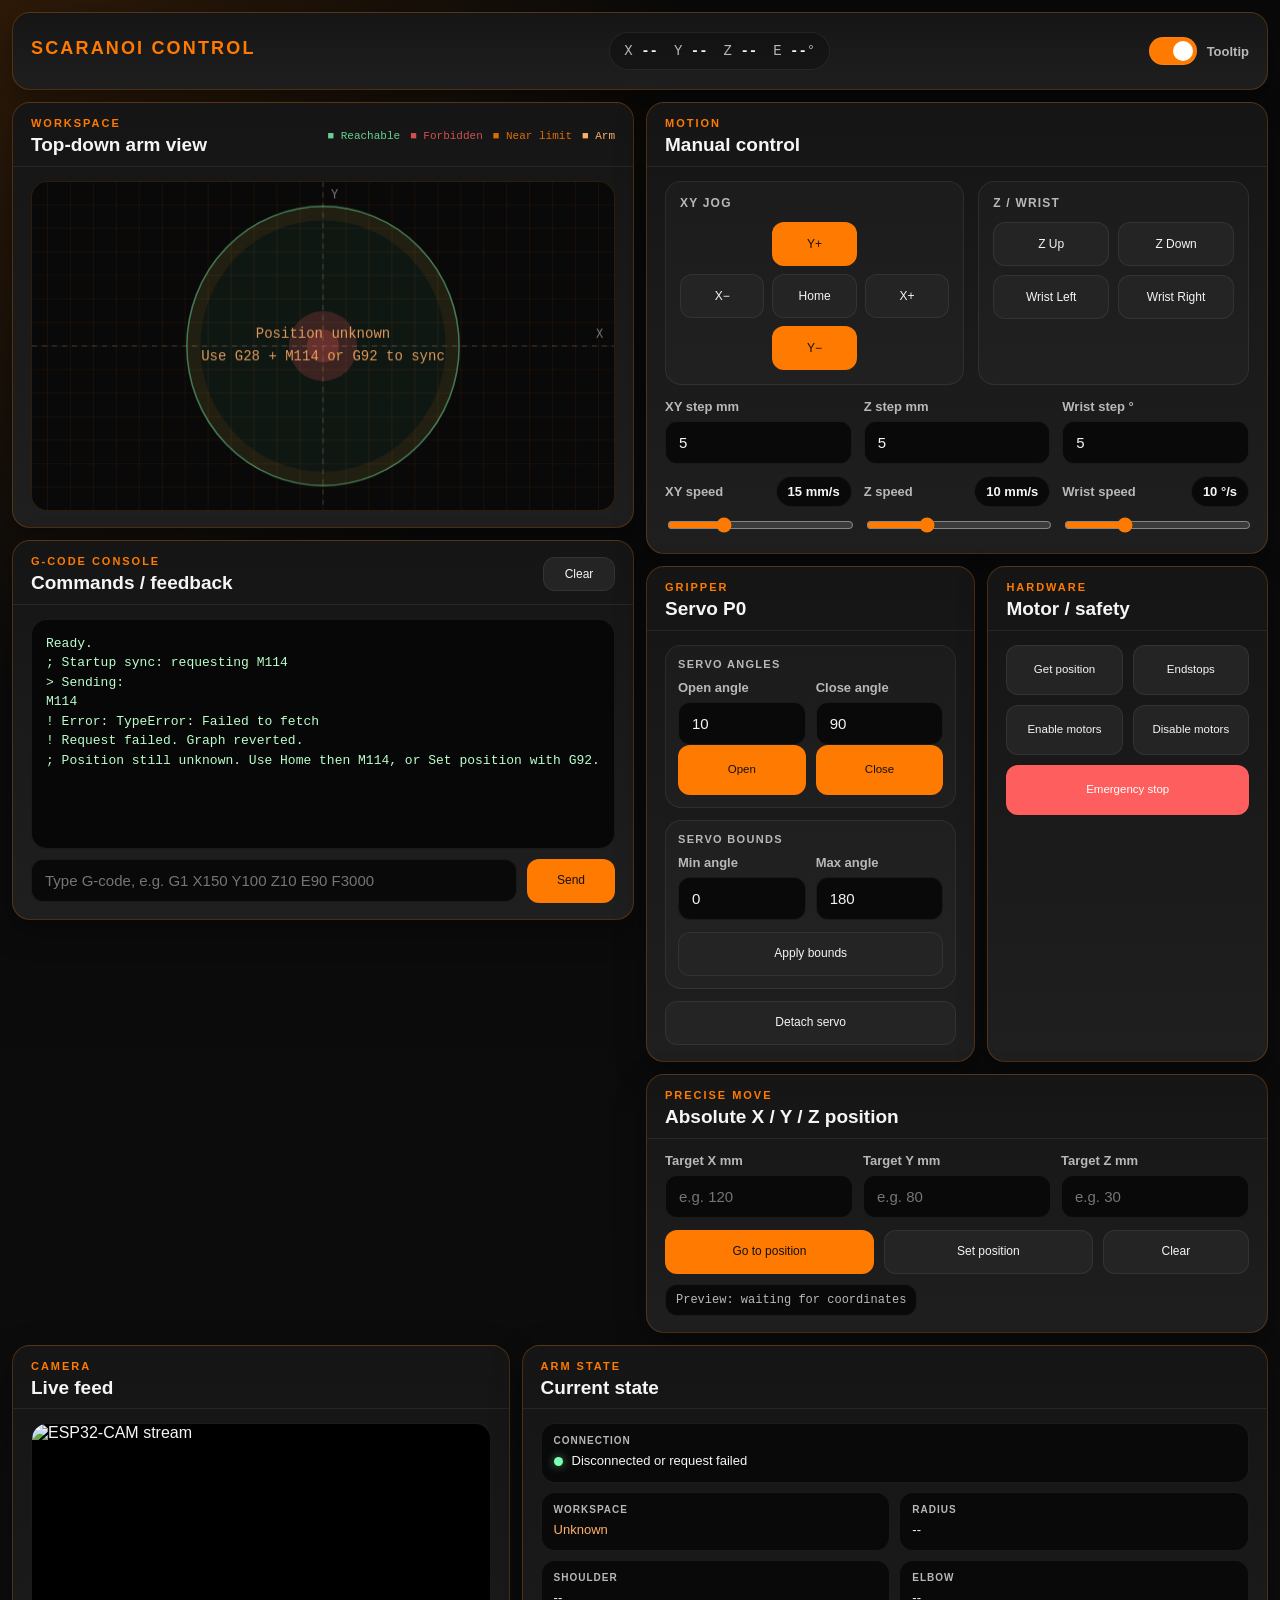
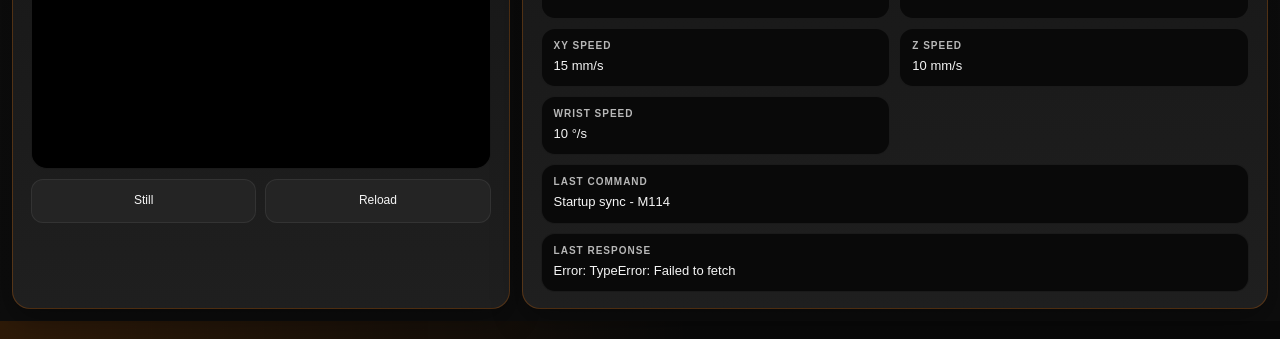
==== commit 2ba95371: "fix inconsistencies" ====
--- a/manual/index.html
+++ b/manual/index.html
@@ -112,24 +112,44 @@
               </div>
             </div>
 
-            <div class="control-row settings-row">
-              <div class="field-block">
-                <label class="field-label" for="linearStep">Linear step mm</label>
-                <input id="linearStep" type="number" min="0.1" step="0.1" value="5" />
-              </div>
-
-              <div class="field-block">
-                <label class="field-label" for="wristStep">Wrist step</label>
+            <div class="motion-settings-grid">
+              <div class="field-block">
+                <label class="field-label" for="xyStep">XY step mm</label>
+                <input id="xyStep" type="number" min="0.1" step="0.1" value="5" />
+              </div>
+
+              <div class="field-block">
+                <label class="field-label" for="zStep">Z step mm</label>
+                <input id="zStep" type="number" min="0.1" step="0.1" value="5" />
+              </div>
+
+              <div class="field-block">
+                <label class="field-label" for="wristStep">Wrist step °</label>
                 <input id="wristStep" type="number" min="0.1" step="0.1" value="5" />
               </div>
 
               <div class="range-block">
                 <div class="range-top">
-                  <div class="range-label">Speed</div>
-                  <div class="speed-badge"><span id="speedValue">15</span> mm/s</div>
-                </div>
-
-                <input id="speedSlider" type="range" min="10" max="25" step="1" value="15" />
+                  <div class="range-label">XY speed</div>
+                  <div class="speed-badge"><span id="xySpeedValue">15</span> mm/s</div>
+                </div>
+                <input id="xySpeedSlider" type="range" min="1" max="50" step="1" value="15" />
+              </div>
+
+              <div class="range-block">
+                <div class="range-top">
+                  <div class="range-label">Z speed</div>
+                  <div class="speed-badge"><span id="zSpeedValue">10</span> mm/s</div>
+                </div>
+                <input id="zSpeedSlider" type="range" min="1" max="30" step="1" value="10" />
+              </div>
+
+              <div class="range-block">
+                <div class="range-top">
+                  <div class="range-label">Wrist speed</div>
+                  <div class="speed-badge"><span id="wristSpeedValue">10</span> °/s</div>
+                </div>
+                <input id="wristSpeedSlider" type="range" min="1" max="30" step="1" value="10" />
               </div>
             </div>
           </div>
@@ -142,13 +162,51 @@
               <h2>Servo P0</h2>
             </div>
 
-            <div class="card-body">
-              <div class="gripper-grid">
-                <button class="btn btn-primary" data-action="open-gripper" data-command="open-gripper">Open</button>
-                <button class="btn btn-primary" data-action="close-gripper" data-command="close-gripper">Close</button>
-                <button class="btn btn-secondary" data-action="servo-bounds" data-command="servo-bounds">Servo bounds</button>
-                <button class="btn btn-secondary" data-action="detach-servo" data-command="detach-servo">Detach servo</button>
-              </div>
+            <div class="card-body gripper-body">
+              <div class="servo-move-box">
+                <div class="servo-box-title">Servo angles</div>
+
+                <div class="servo-move-grid">
+                  <div class="field-block">
+                    <label class="field-label" for="servoOpen">Open angle</label>
+                    <input id="servoOpen" type="number" min="0" max="180" step="1" value="10" />
+                  </div>
+
+                  <div class="field-block">
+                    <label class="field-label" for="servoClose">Close angle</label>
+                    <input id="servoClose" type="number" min="0" max="180" step="1" value="90" />
+                  </div>
+                </div>
+
+                <div class="servo-action-grid">
+                  <button class="btn btn-primary" data-action="open-gripper" data-command="open-gripper">Open</button>
+                  <button class="btn btn-primary" data-action="close-gripper" data-command="close-gripper">Close</button>
+                </div>
+              </div>
+
+              <div class="servo-bounds-box">
+                <div class="servo-box-title">Servo bounds</div>
+
+                <div class="servo-bounds-fields">
+                  <div class="field-block">
+                    <label class="field-label" for="servoMin">Min angle</label>
+                    <input id="servoMin" type="number" min="0" max="180" step="1" value="0" />
+                  </div>
+
+                  <div class="field-block">
+                    <label class="field-label" for="servoMax">Max angle</label>
+                    <input id="servoMax" type="number" min="0" max="180" step="1" value="180" />
+                  </div>
+
+                  <button class="btn btn-secondary apply-bounds-btn" data-action="servo-bounds" data-command="servo-bounds">
+                    Apply bounds
+                  </button>
+                </div>
+              </div>
+
+              <button class="btn btn-secondary detach-servo-btn" data-action="detach-servo" data-command="detach-servo">
+                Detach servo
+              </button>
             </div>
           </section>
 
@@ -277,8 +335,18 @@
               </div>
 
               <div class="status-item">
-                <div class="status-label">Speed</div>
-                <div class="status-value"><span id="statusSpeed">15</span> mm/s</div>
+                <div class="status-label">XY speed</div>
+                <div class="status-value"><span id="xySpeedStatus">15</span> mm/s</div>
+              </div>
+
+              <div class="status-item">
+                <div class="status-label">Z speed</div>
+                <div class="status-value"><span id="zSpeedStatus">10</span> mm/s</div>
+              </div>
+
+              <div class="status-item">
+                <div class="status-label">Wrist speed</div>
+                <div class="status-value"><span id="wristSpeedStatus">10</span> °/s</div>
               </div>
 
               <div class="status-item wide">
--- a/manual/style.css
+++ b/manual/style.css
@@ -46,14 +46,14 @@
   box-shadow: var(--shadow);
   padding: 12px 18px;
   display: grid;
-  grid-template-columns: 260px 1fr auto;
+  grid-template-columns: 260px minmax(0, 1fr) auto;
   align-items: center;
   gap: 18px;
 }
 
 .main-grid {
   display: grid;
-  grid-template-columns: minmax(360px, 1.1fr) minmax(460px, 1fr) minmax(340px, 0.8fr);
+  grid-template-columns: minmax(0, 1.08fr) minmax(0, 1.08fr) minmax(310px, 0.72fr);
   gap: 12px;
   align-items: start;
 }
@@ -160,6 +160,7 @@
   display: inline-block;
   width: 48px;
   height: 28px;
+  flex-shrink: 0;
 }
 
 .switch input {
@@ -272,7 +273,7 @@
 
 .control-row {
   display: grid;
-  grid-template-columns: 1.05fr 0.95fr;
+  grid-template-columns: minmax(0, 1.05fr) minmax(0, 0.95fr);
   gap: 14px;
 }
 
@@ -281,6 +282,7 @@
   border: 1px solid var(--soft-border);
   border-radius: 16px;
   padding: 14px;
+  min-width: 0;
 }
 
 .mini-title {
@@ -305,30 +307,71 @@
   gap: 9px;
 }
 
-.settings-row {
-  grid-template-columns: 1fr 1fr 1.4fr;
+.motion-settings-grid {
+  display: grid;
+  grid-template-columns: repeat(3, minmax(0, 1fr));
+  gap: 12px;
   align-items: end;
 }
 
 .middle-actions-grid {
   display: grid;
-  grid-template-columns: minmax(190px, 0.75fr) minmax(0, 1.25fr);
+  grid-template-columns: minmax(0, 1.08fr) minmax(0, 0.92fr);
   gap: 12px;
   min-width: 0;
 }
 
-.gripper-grid {
+.gripper-body {
+  display: flex;
+  flex-direction: column;
+  gap: 12px;
+}
+
+.servo-move-box,
+.servo-bounds-box {
+  background: rgba(255, 255, 255, 0.025);
+  border: 1px solid var(--soft-border);
+  border-radius: 16px;
+  padding: 12px;
+  min-width: 0;
+}
+
+.servo-box-title {
+  color: var(--muted);
+  font-size: 11px;
+  font-weight: 700;
+  text-transform: uppercase;
+  letter-spacing: 0.12em;
+  margin-bottom: 10px;
+}
+
+.servo-move-grid,
+.servo-action-grid,
+.servo-bounds-fields {
   display: grid;
   grid-template-columns: repeat(2, minmax(0, 1fr));
-  gap: 9px;
-  min-width: 0;
+  gap: 10px;
+}
+
+.apply-bounds-btn {
+  grid-column: 1 / -1;
+  min-height: 42px;
+  margin-top: 2px;
+}
+
+.detach-servo-btn {
+  min-height: 42px;
 }
 
 .hardware-grid {
   display: grid;
-  grid-template-columns: repeat(3, minmax(0, 1fr));
-  gap: 9px;
-  min-width: 0;
+  grid-template-columns: repeat(2, minmax(0, 1fr));
+  gap: 10px;
+  min-width: 0;
+}
+
+.hardware-grid .btn-danger {
+  grid-column: 1 / -1;
 }
 
 .field-grid {
@@ -341,6 +384,7 @@
   display: flex;
   flex-direction: column;
   gap: 7px;
+  min-width: 0;
 }
 
 .field-label {
@@ -406,7 +450,7 @@
 .precise-actions {
   margin-top: 12px;
   display: grid;
-  grid-template-columns: 1fr 1fr 0.7fr;
+  grid-template-columns: minmax(0, 1fr) minmax(0, 1fr) minmax(90px, 0.7fr);
   gap: 10px;
 }
 
@@ -429,7 +473,7 @@
   hyphens: none;
 }
 
-.gripper-grid .btn,
+.servo-action-grid .btn,
 .hardware-grid .btn {
   min-height: 50px;
   font-size: 11.5px;
@@ -510,7 +554,7 @@
 
 .camera-actions {
   display: grid;
-  grid-template-columns: repeat(2, 1fr);
+  grid-template-columns: repeat(2, minmax(0, 1fr));
   gap: 9px;
   margin-top: 10px;
 }
@@ -533,6 +577,7 @@
   border: 1px solid var(--soft-border);
   border-radius: 14px;
   padding: 11px 12px;
+  min-width: 0;
 }
 
 .status-item.wide {
@@ -624,13 +669,23 @@
 
 @media (max-width: 1450px) {
   .main-grid {
-    grid-template-columns: 1fr 1fr;
+    grid-template-columns: minmax(0, 1fr) minmax(0, 1fr);
   }
 
   .right-panel {
     grid-column: 1 / -1;
     display: grid;
-    grid-template-columns: 0.8fr 1.2fr;
+    grid-template-columns: minmax(0, 0.8fr) minmax(0, 1.2fr);
+  }
+}
+
+@media (max-width: 1120px) {
+  .middle-actions-grid {
+    grid-template-columns: 1fr;
+  }
+
+  .hardware-grid .btn-danger {
+    grid-column: auto;
   }
 }
 
@@ -648,8 +703,7 @@
   .main-grid,
   .right-panel,
   .control-row,
-  .settings-row,
-  .middle-actions-grid {
+  .motion-settings-grid {
     grid-template-columns: 1fr;
   }
 
@@ -670,7 +724,9 @@
   .precise-actions,
   .camera-actions,
   .status-grid,
-  .gripper-grid,
+  .servo-move-grid,
+  .servo-action-grid,
+  .servo-bounds-fields,
   .hardware-grid {
     grid-template-columns: 1fr;
   }
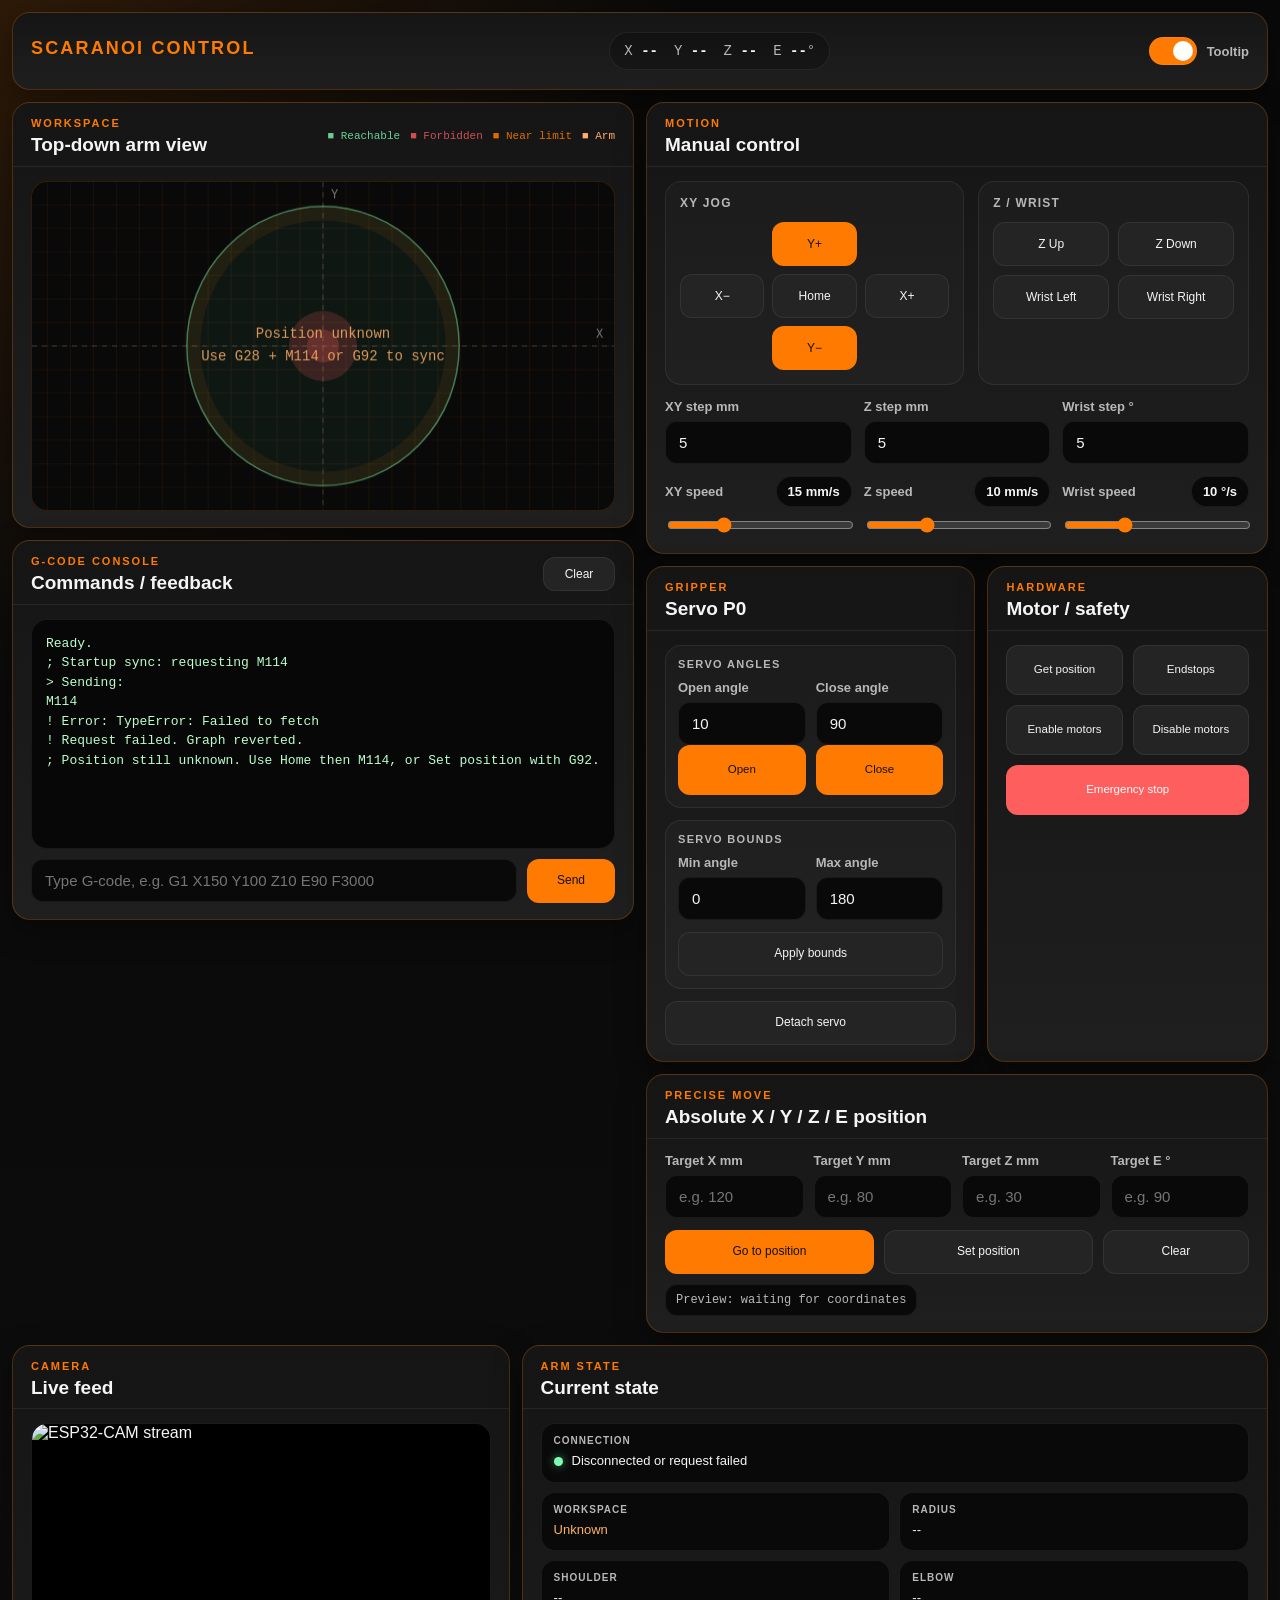
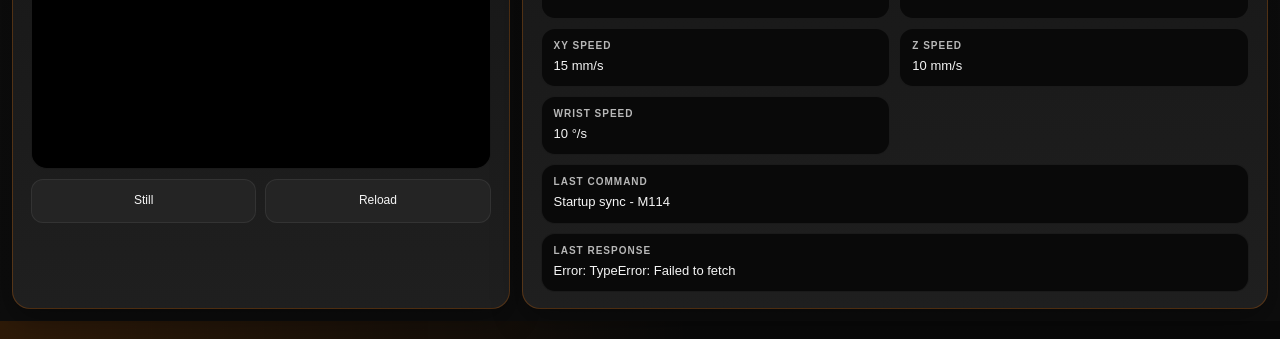
==== commit a80dd8b6: "feat: add E absolute position" ====
--- a/manual/index.html
+++ b/manual/index.html
@@ -231,11 +231,11 @@
         <section class="card precise-card">
           <div class="card-header">
             <div class="eyebrow">Precise move</div>
-            <h2>Absolute X / Y / Z position</h2>
+            <h2>Absolute X / Y / Z / E position</h2>
           </div>
 
           <div class="card-body">
-            <div class="field-grid">
+            <div class="field-grid precise-field-grid">
               <div class="field-block">
                 <label class="field-label" for="absX">Target X mm</label>
                 <input id="absX" type="number" step="0.1" placeholder="e.g. 120" />
@@ -249,6 +249,11 @@
               <div class="field-block">
                 <label class="field-label" for="absZ">Target Z mm</label>
                 <input id="absZ" type="number" step="0.1" placeholder="e.g. 30" />
+              </div>
+
+              <div class="field-block">
+                <label class="field-label" for="absE">Target E °</label>
+                <input id="absE" type="number" step="0.1" placeholder="e.g. 90" />
               </div>
             </div>
 
--- a/manual/style.css
+++ b/manual/style.css
@@ -380,6 +380,10 @@
   gap: 10px;
 }
 
+.precise-field-grid {
+  grid-template-columns: repeat(4, minmax(0, 1fr));
+}
+
 .field-block {
   display: flex;
   flex-direction: column;
@@ -703,7 +707,8 @@
   .main-grid,
   .right-panel,
   .control-row,
-  .motion-settings-grid {
+  .motion-settings-grid,
+  .precise-field-grid {
     grid-template-columns: 1fr;
   }
 
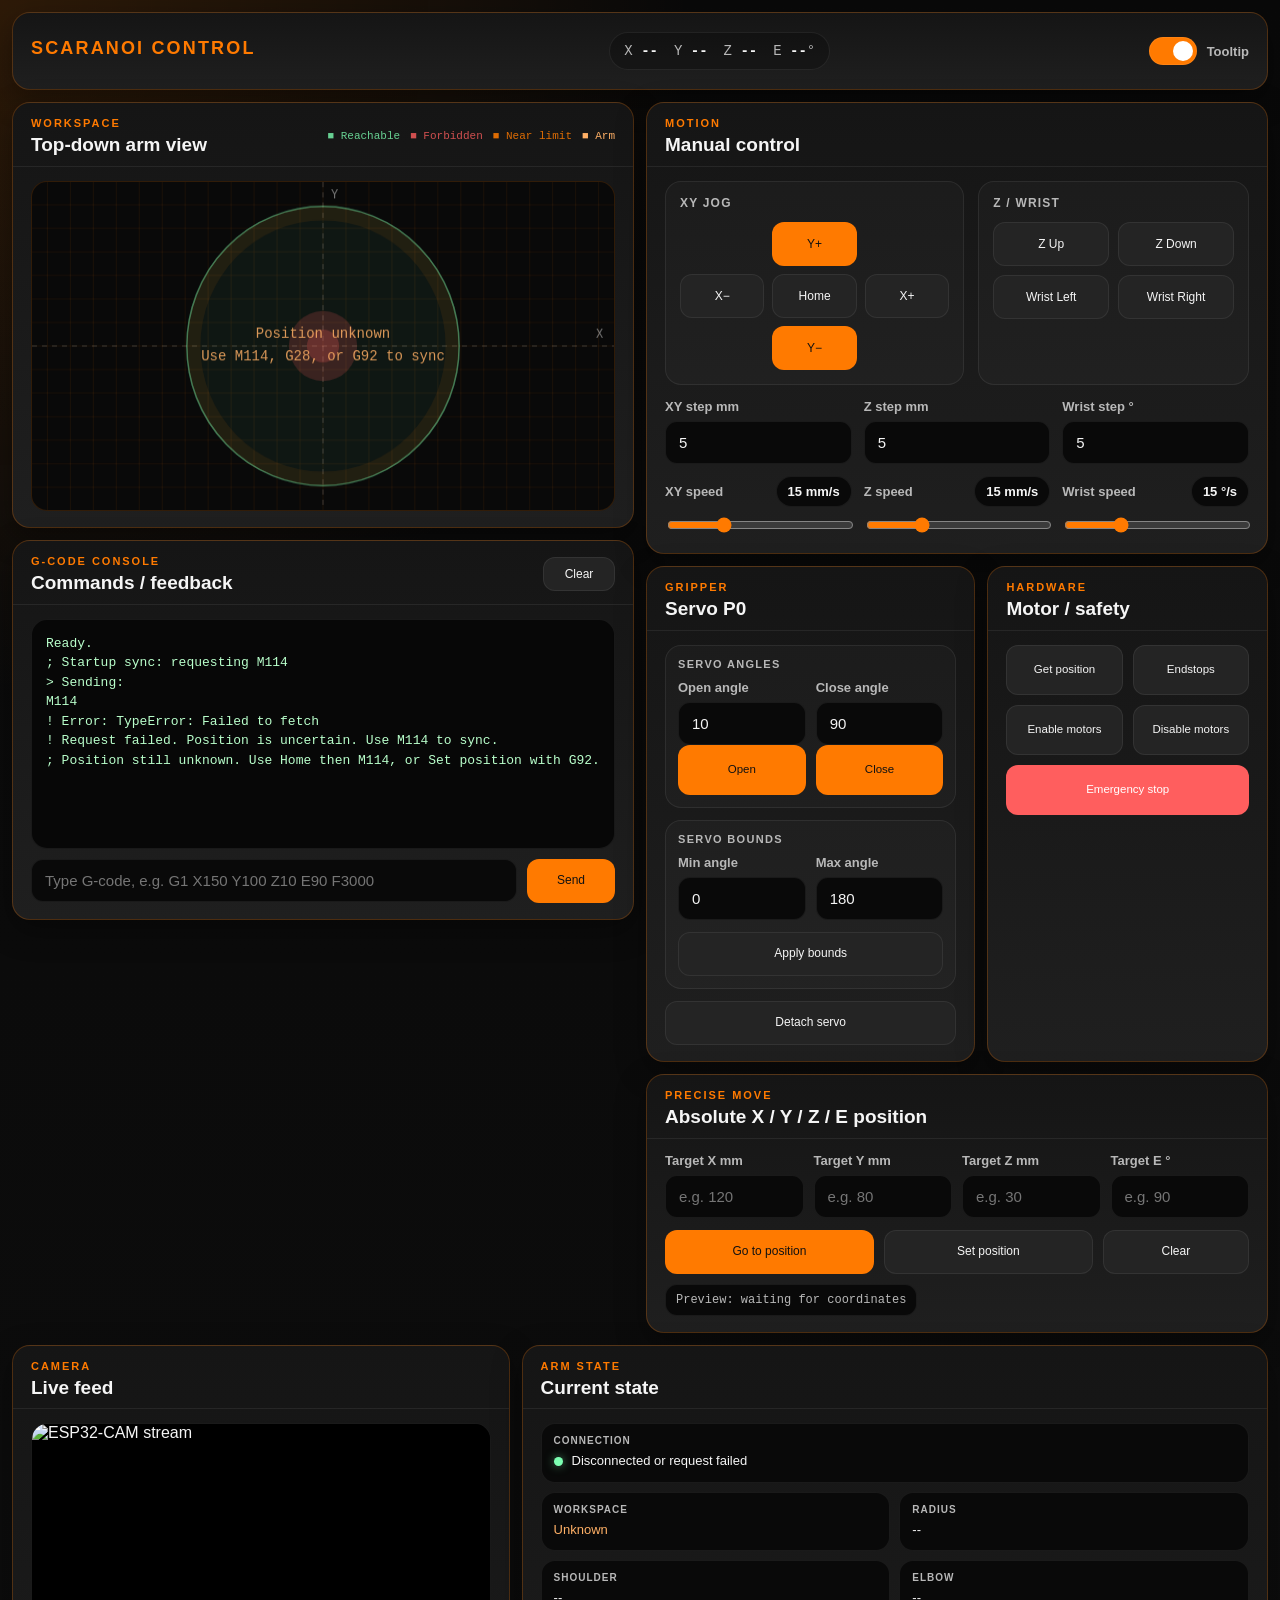
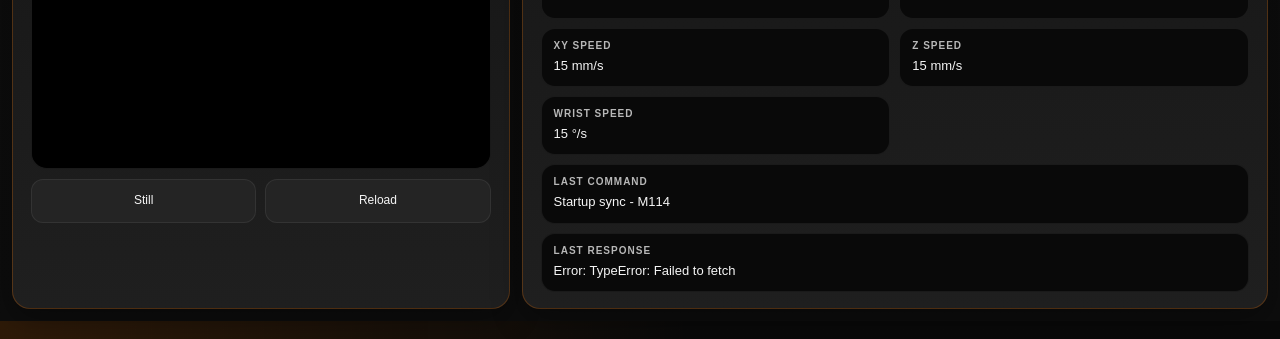
==== commit cf326023: "fix: logic inconsistencies" ====
--- a/manual/index.html
+++ b/manual/index.html
@@ -139,17 +139,17 @@
               <div class="range-block">
                 <div class="range-top">
                   <div class="range-label">Z speed</div>
-                  <div class="speed-badge"><span id="zSpeedValue">10</span> mm/s</div>
-                </div>
-                <input id="zSpeedSlider" type="range" min="1" max="30" step="1" value="10" />
+                  <div class="speed-badge"><span id="zSpeedValue">15</span> mm/s</div>
+                </div>
+                <input id="zSpeedSlider" type="range" min="1" max="50" step="1" value="15" />
               </div>
 
               <div class="range-block">
                 <div class="range-top">
                   <div class="range-label">Wrist speed</div>
-                  <div class="speed-badge"><span id="wristSpeedValue">10</span> °/s</div>
-                </div>
-                <input id="wristSpeedSlider" type="range" min="1" max="30" step="1" value="10" />
+                  <div class="speed-badge"><span id="wristSpeedValue">15</span> °/s</div>
+                </div>
+                <input id="wristSpeedSlider" type="range" min="1" max="50" step="1" value="15" />
               </div>
             </div>
           </div>
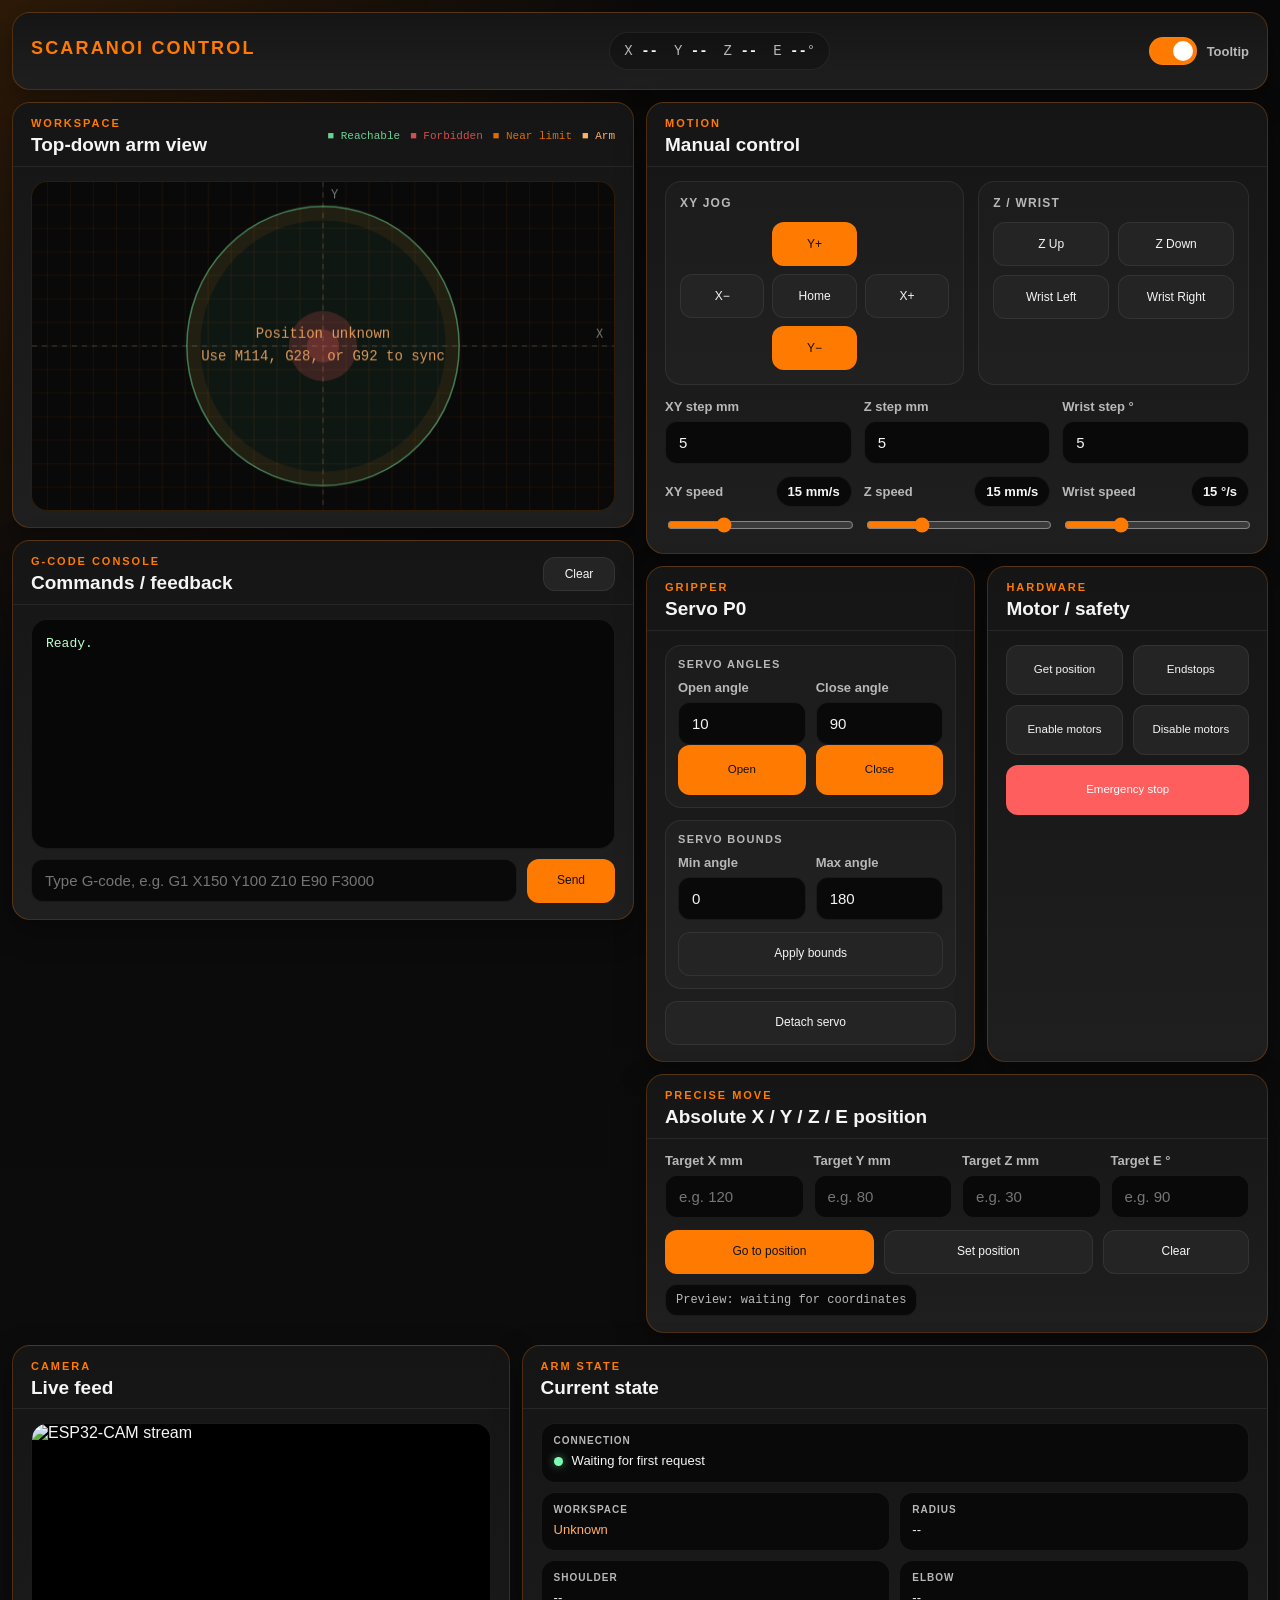
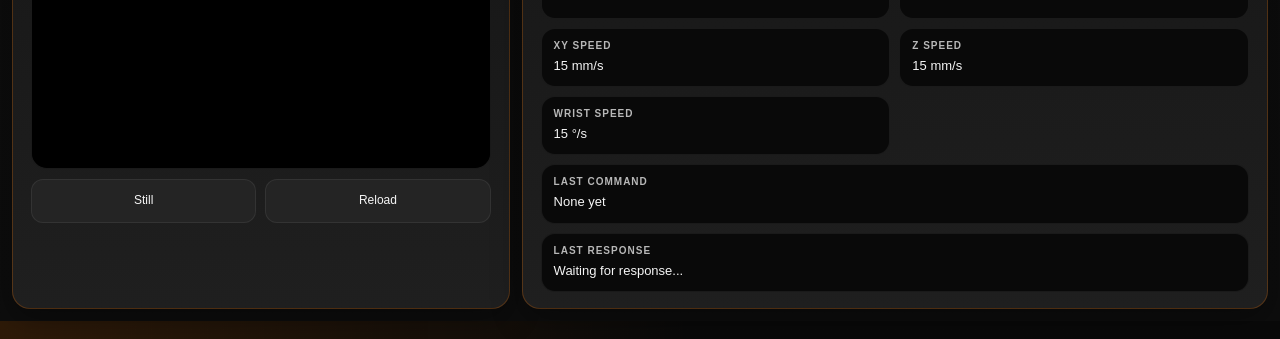
==== commit 61cc43a5: "feat: modifed code" ====
--- a/manual/index.html
+++ b/manual/index.html
@@ -288,7 +288,7 @@
             </div>
 
             <div class="camera-actions">
-              <a class="btn btn-secondary camera-link" href="http://192.168.4.1:81/capture" target="_blank" rel="noopener noreferrer">
+              <a class="btn btn-secondary camera-link" href="http://192.168.4.1/capture" target="_blank" rel="noopener noreferrer">
                 Still
               </a>
 
